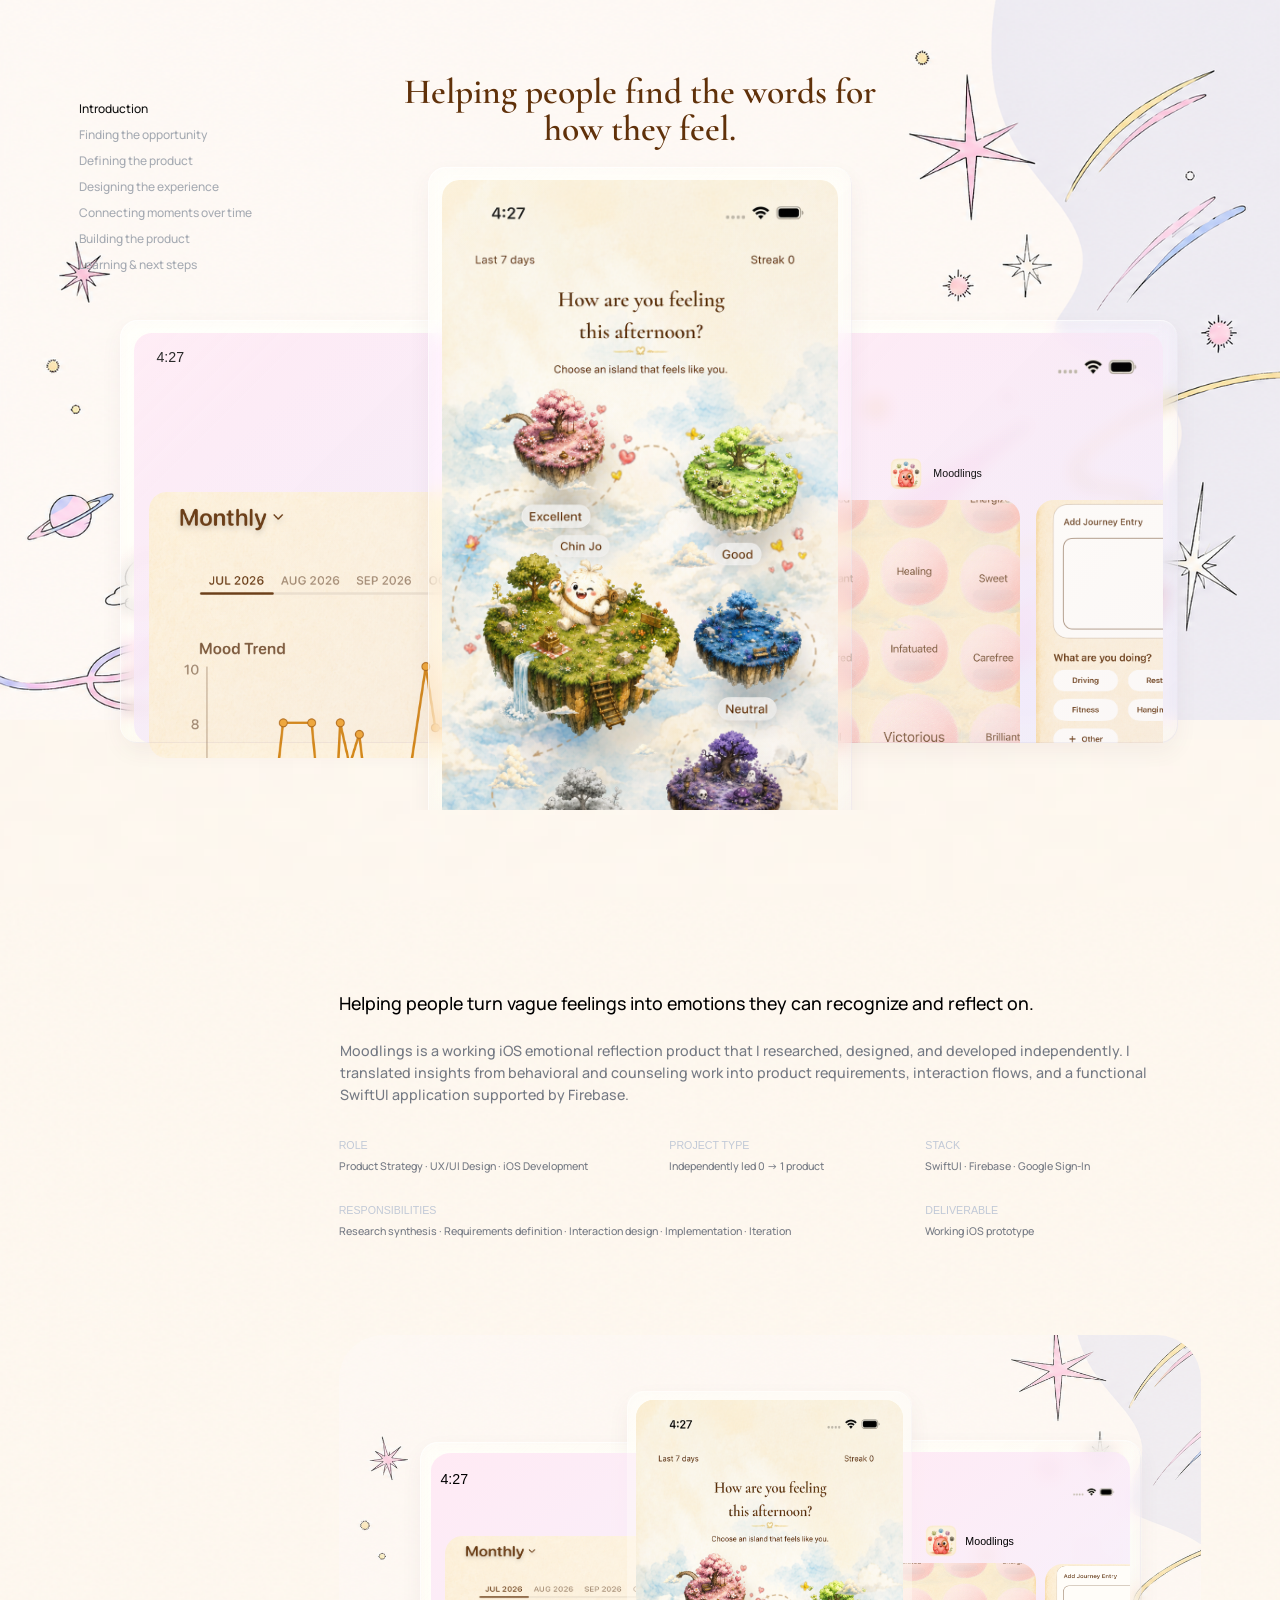
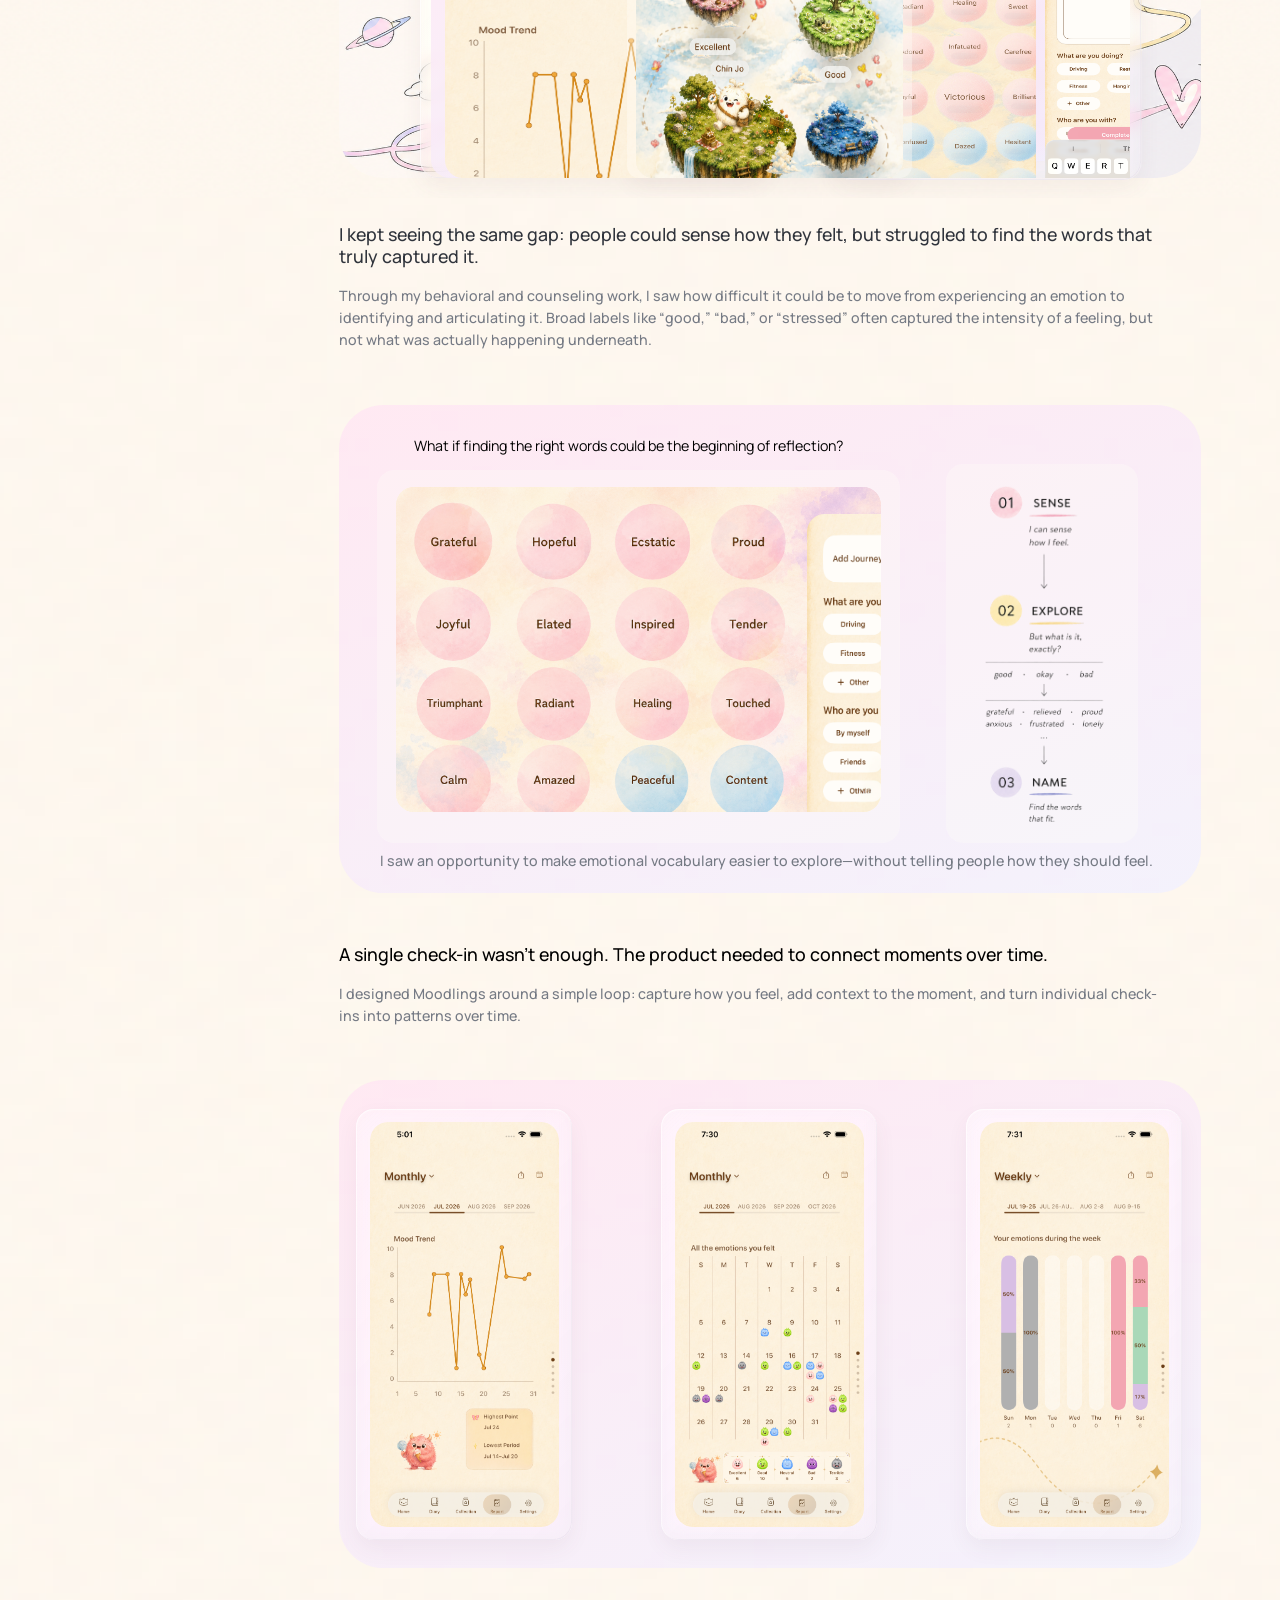
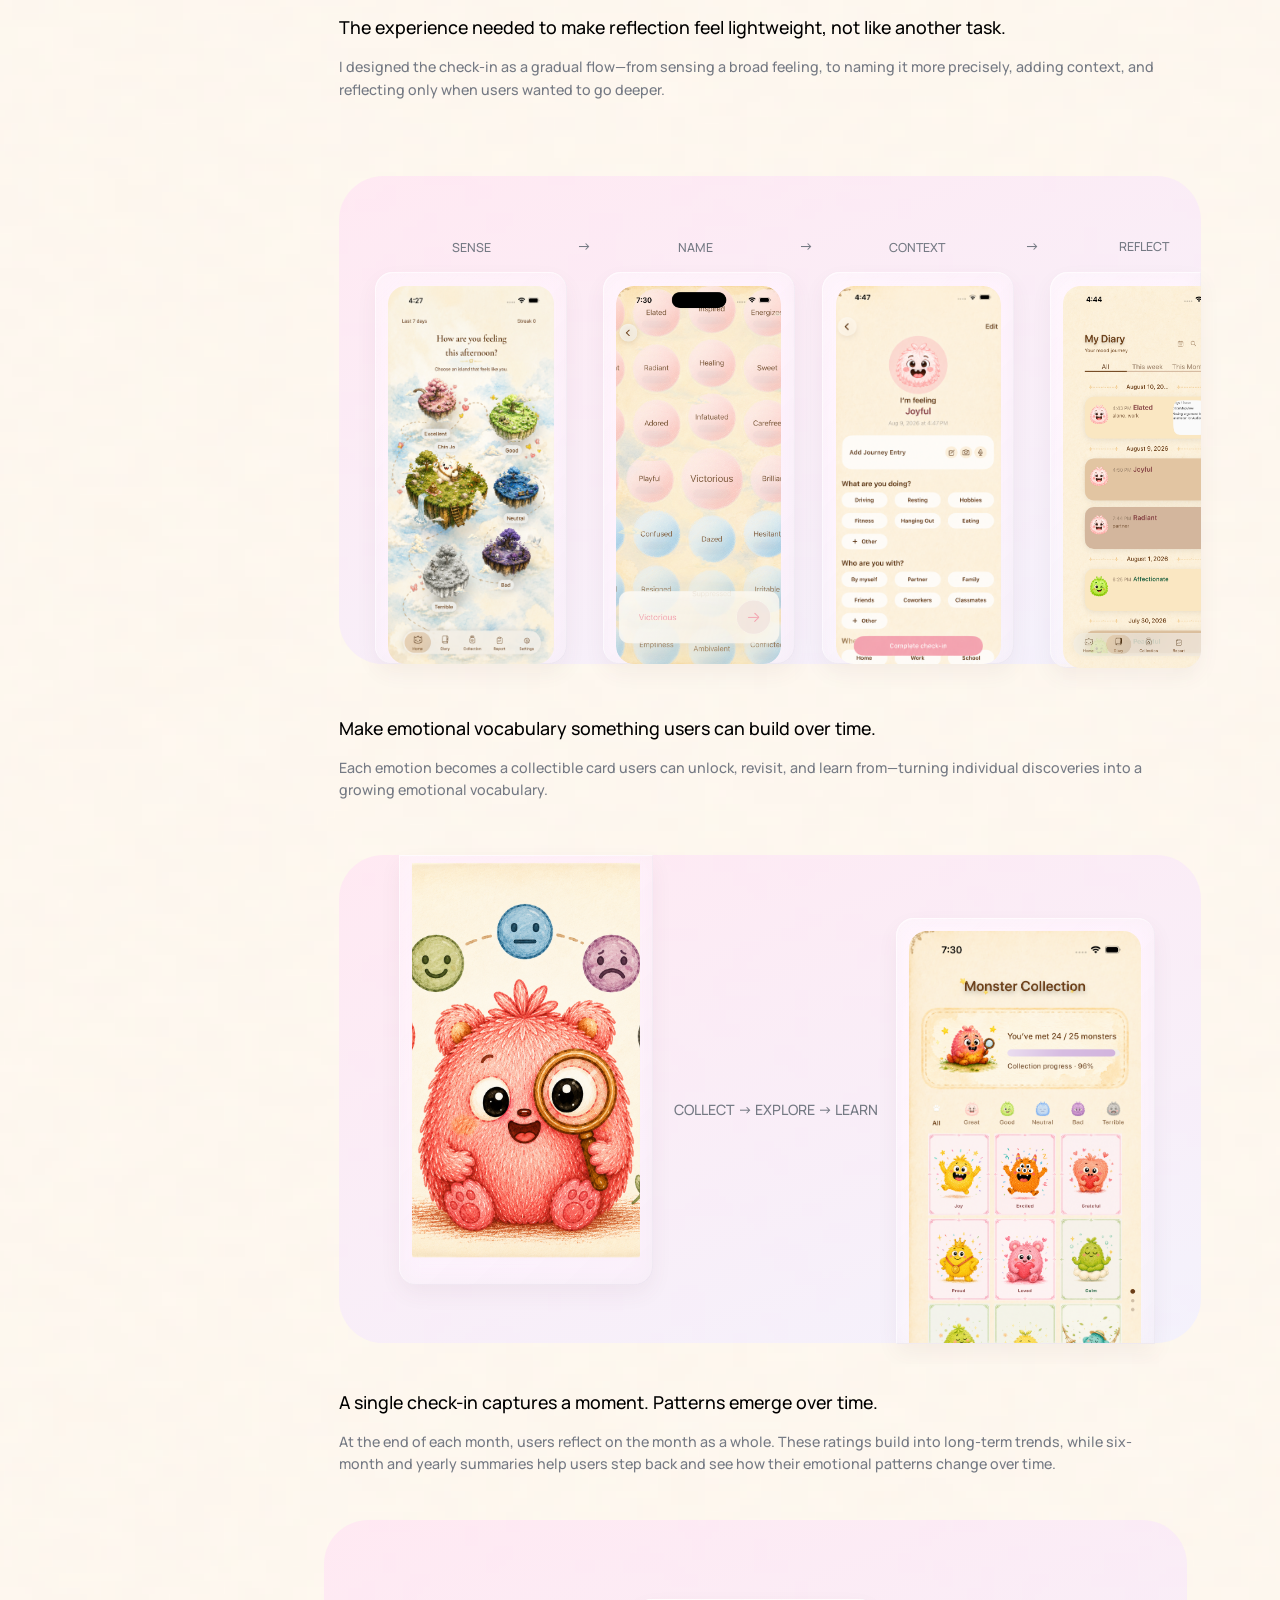
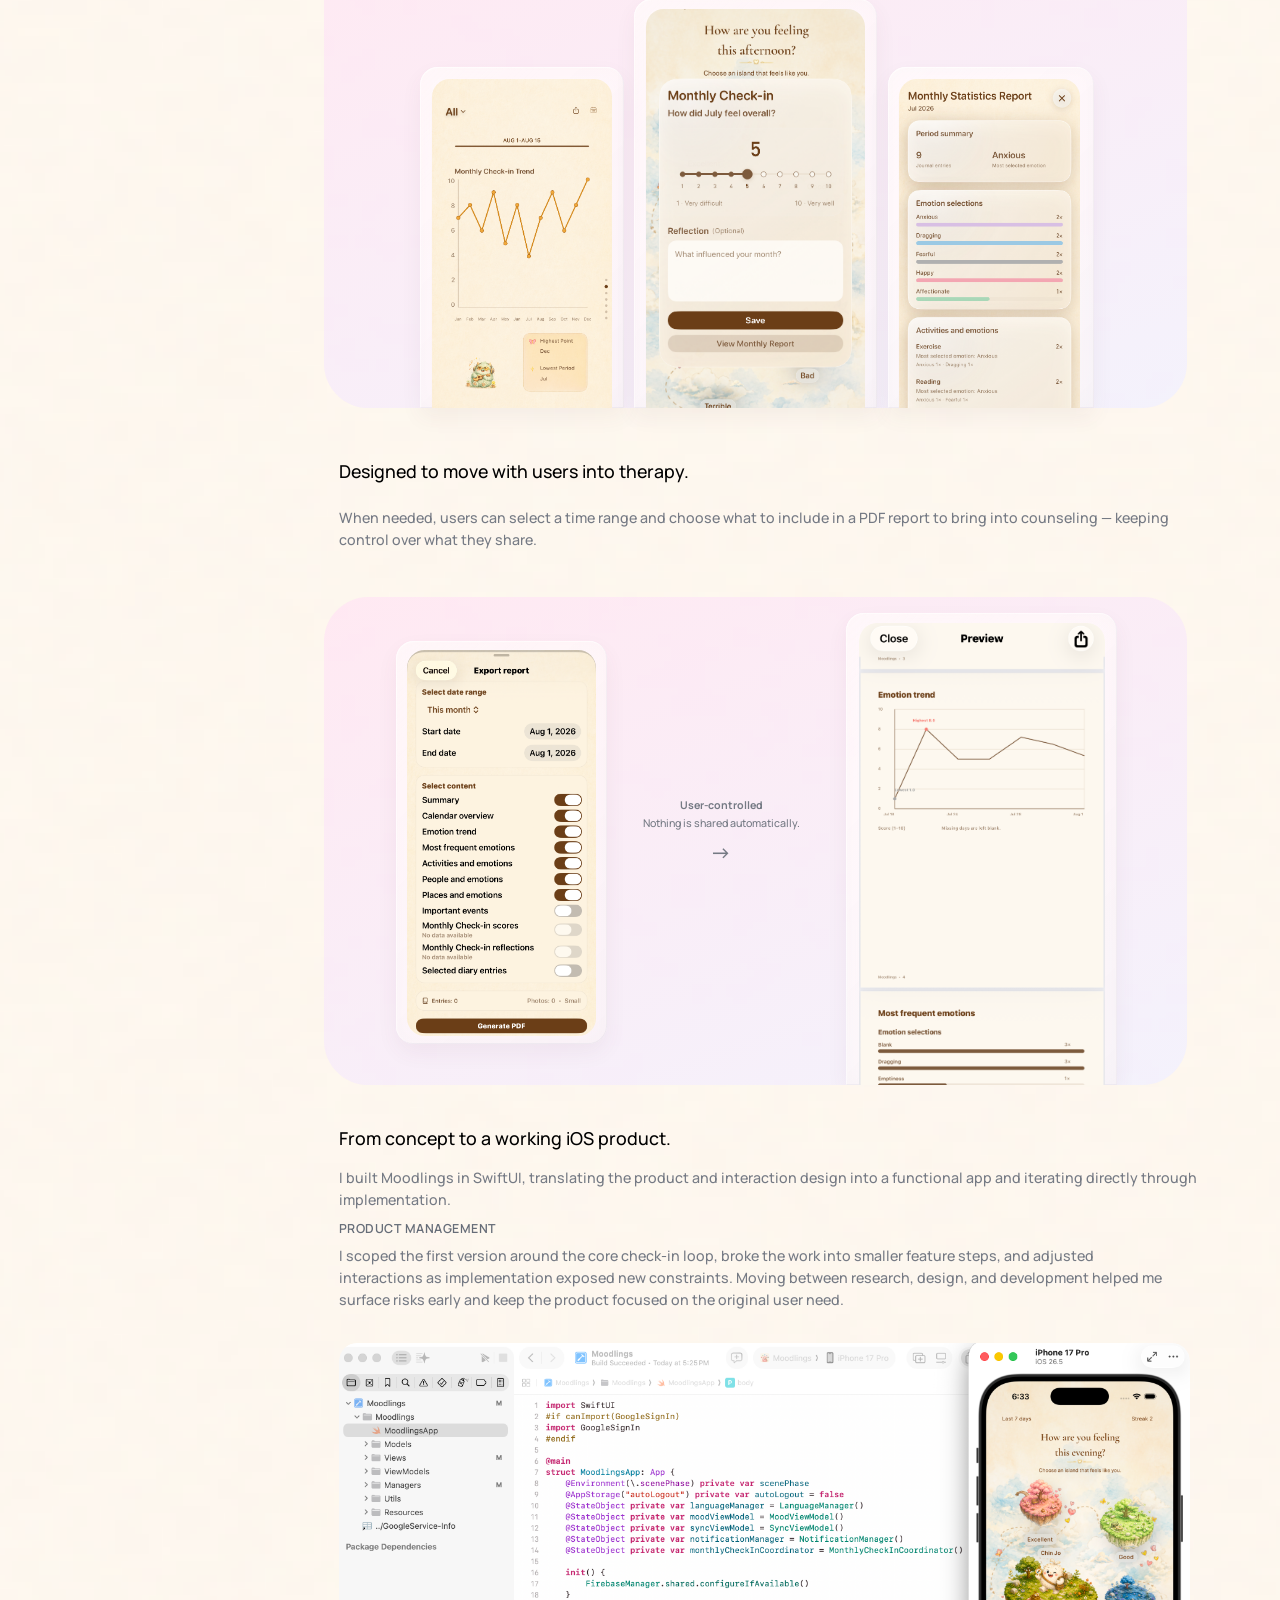
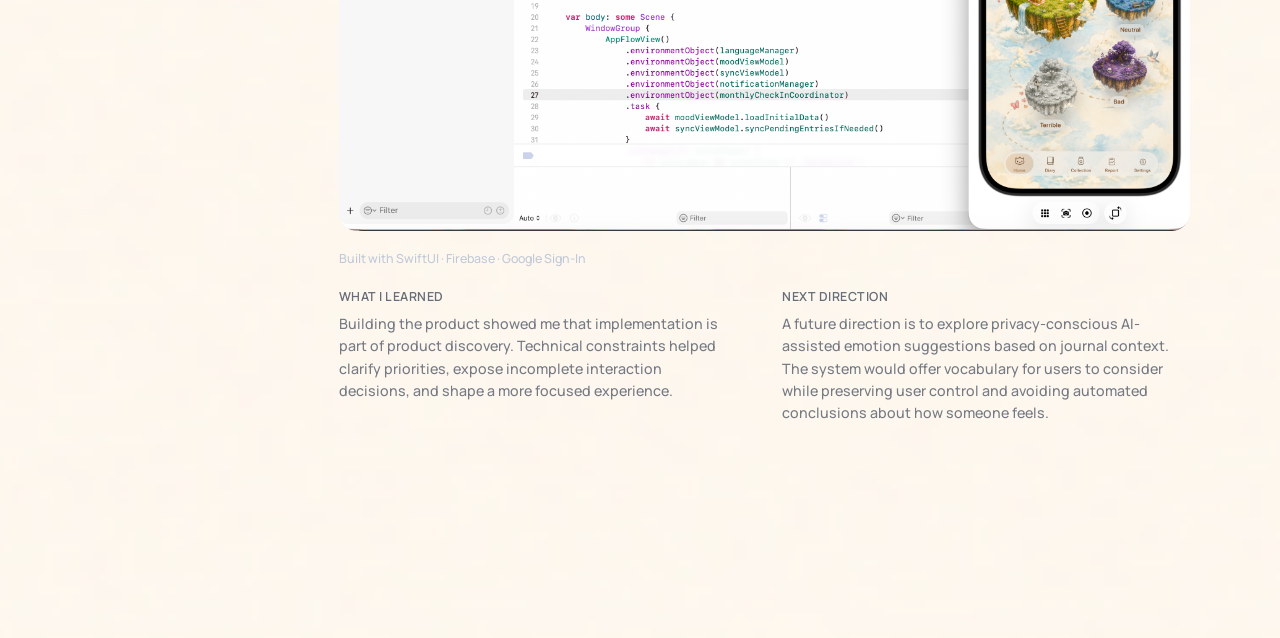
==== moodlings.html @ aa38c13b "Publish Moodlings case study" ====
<!doctype html>
<html lang="en">
<head>
  <meta charset="utf-8">
  <meta name="viewport" content="width=device-width, initial-scale=1">
  <title>Moodlings — Product Case Study</title>
  <link rel="preconnect" href="https://fonts.googleapis.com">
  <link rel="preconnect" href="https://fonts.gstatic.com" crossorigin>
  <link href="https://fonts.googleapis.com/css2?family=Cormorant+Garamond:wght@600&family=Manrope:wght@400;500;600&display=swap" rel="stylesheet">
  <link rel="stylesheet" href="moodlings.css?v=20260823-v53">
</head>
<body class="moodlings-page">
  <aside class="mood-nav" aria-label="Moodlings case study navigation">
    <button class="mood-nav-link is-active" data-target="intro">Introduction</button>
    <button class="mood-nav-link" data-target="opportunity">Finding the opportunity</button>
    <button class="mood-nav-link" data-target="product">Defining the product</button>
    <button class="mood-nav-link" data-target="experience">Designing the experience</button>
    <button class="mood-nav-link" data-target="connecting-moments">Connecting moments over time</button>
    <button class="mood-nav-link" data-target="building">Building the product</button>
    <button class="mood-nav-link" data-target="next">Learning &amp; next steps</button>
  </aside>

  <main class="mood-content">
    <section class="mood-hero mood-section" id="intro" data-nav="intro">
      <div class="hero-copy">
        <p class="hero-kicker">MOODLINGS · PRODUCT CASE STUDY</p>
        <h1>Helping people turn vague feelings into emotions they can recognize and reflect on.</h1>
        <p class="hero-deck">Moodlings is a working iOS emotional reflection product that I researched, designed, and developed independently. I translated insights from behavioral and counseling work into product requirements, interaction flows, and a functional SwiftUI application supported by Firebase.</p>
        <div class="hero-meta">
          <span><b>ROLE</b>Product Strategy · UX/UI Design · iOS Development</span>
          <span><b>PROJECT TYPE</b>Independently led 0 → 1 product</span>
          <span><b>STACK</b>SwiftUI · Firebase · Google Sign-In</span>
          <span class="meta-wide"><b>RESPONSIBILITIES</b>Research synthesis · Requirements definition · Interaction design · Implementation · Iteration</span>
          <span><b>DELIVERABLE</b>Working iOS prototype</span>
        </div>
      </div>
      <div class="hero-visual" aria-label="Moodlings interaction preview">
        <div class="hero-state state-0">
          <div class="hero-editable">
            <img class="hero-bg-layer" src="assets/moodlings/figma/2.png" alt="Moodlings illustrated background">
            <h2 class="hero-editable-title">Helping people find the words for<br>how they feel.</h2>
            <div class="hero-device hero-device-left">
              <div class="hero-glass-card glass-left">
                <img class="glass-shell" src="assets/moodlings/figma/cover-side-glass.svg" alt="" aria-hidden="true">
                <img class="gradient-shell" src="assets/moodlings/figma/cover-side-gradient.svg" alt="" aria-hidden="true">
                <span class="device-time">4:27</span>
                <img class="device-status" src="assets/moodlings/figma/3.png" alt="">
                <div class="device-screen screen-left"><img src="assets/moodlings/figma/4.png" alt="Monthly mood trend screen"></div>
              </div>
            </div>
            <div class="hero-device hero-device-right">
              <div class="hero-glass-card glass-right">
                <img class="glass-shell" src="assets/moodlings/figma/cover-side-glass.svg" alt="" aria-hidden="true">
                <img class="gradient-shell" src="assets/moodlings/figma/cover-side-gradient.svg" alt="" aria-hidden="true">
                <span class="device-time">4:27</span>
                <img class="device-status" src="assets/moodlings/figma/3.png" alt="">
                <div class="device-brand"><img src="assets/moodlings/figma/cover-moodlings-icon.png" alt=""><span>Moodlings</span></div>
                <div class="device-screen screen-emotions"><img src="assets/moodlings/figma/6.png" alt="Emotion selection screen"></div>
                <div class="device-screen screen-entry"><img src="assets/moodlings/figma/7.png" alt="Journey entry screen"></div>
              </div>
            </div>
            <div class="hero-device hero-device-center">
              <div class="hero-glass-card glass-center"><div class="device-screen screen-center"><img src="assets/moodlings/figma/1.png" alt="Mood check-in screen"></div></div>
            </div>
          </div>
        </div>
        <span class="hero-progress">SCROLL TO EXPLORE</span>
      </div>
      <section class="case-intro intro-rebuild mood-section" id="case-intro" data-nav="intro">
        <div class="intro-stage">
          <h2 class="intro-heading">Helping people turn vague feelings into emotions they can recognize and reflect on.</h2>
          <p class="intro-description">Moodlings is a working iOS emotional reflection product that I researched, designed, and developed independently. I translated insights from behavioral and counseling work into product requirements, interaction flows, and a functional SwiftUI application supported by Firebase.</p>
          <div class="intro-meta" aria-label="Project details">
            <div><b>ROLE</b><span>Product Strategy · UX/UI Design · iOS Development</span></div>
            <div><b>PROJECT TYPE</b><span>Independently led 0 → 1 product</span></div>
            <div><b>STACK</b><span>SwiftUI · Firebase · Google Sign-In</span></div>
            <div class="meta-wide"><b>RESPONSIBILITIES</b><span>Research synthesis · Requirements definition · Interaction design · Implementation · Iteration</span></div>
            <div><b>DELIVERABLE</b><span>Working iOS prototype</span></div>
          </div>
          <div class="intro-visual" aria-label="Moodlings product screen composition">
            <div class="intro-visual-bg"><img src="assets/moodlings/figma/2.png" alt="Moodlings illustrated background"></div>
            <div class="intro-glass-effect intro-left-glass-effect" aria-hidden="true"></div>
            <div class="intro-glass-effect intro-right-glass-effect" aria-hidden="true"></div>
            <div class="intro-glass-effect intro-center-glass-effect" aria-hidden="true"></div>
            <img class="intro-right-outer" src="assets/moodlings/figma/intro-right-outer.svg" alt="">
            <div class="intro-left-device">
              <img class="intro-left-outer" src="assets/moodlings/figma/intro-left-outer.svg" alt="">
              <img class="intro-left-gradient" src="assets/moodlings/figma/intro-left-gradient.svg" alt="">
              <img class="intro-left-status" src="assets/moodlings/figma/3.png" alt="">
            </div>
            <div class="intro-left-screen"><img src="assets/moodlings/figma/4.png" alt="Monthly mood trend screen"></div>
            <div class="intro-right-device">
              <img class="intro-right-gradient" src="assets/moodlings/figma/intro-right-gradient.svg" alt="">
              <img class="intro-right-status" src="assets/moodlings/figma/3.png" alt="">
            </div>
            <div class="intro-right-screen"><img src="assets/moodlings/figma/6.png" alt="Emotion selection screen"></div>
            <div class="intro-form-screen"><img src="assets/moodlings/figma/7.png" alt="Journey entry screen"></div>
            <div class="intro-center-device">
              <img class="intro-center-shell" src="assets/moodlings/figma/intro-center-shell.svg" alt="">
              <div class="intro-center-screen"><img src="assets/moodlings/figma/1.png" alt="Mood check-in screen"><img src="assets/moodlings/figma/1.png" alt=""></div>
            </div>
            <span class="intro-left-time">4:27</span>
          </div>
          <img class="intro-brand-icon" src="assets/moodlings/figma/cover-moodlings-icon.png" alt="Moodlings app icon">
          <span class="intro-brand-name">Moodlings</span>
        </div>
      </section>
    </section>
    <section class="section1-rebuild mood-section" id="opportunity" data-nav="opportunity">
      <div class="section1-stage">
        <h2 class="section1-heading">I kept seeing the same gap: people could sense how they felt, but struggled to find the words that truly captured it.</h2>
        <p class="section1-description">Through my behavioral and counseling work, I saw how difficult it could be to move from experiencing an emotion to identifying and articulating it. Broad labels like “good,” “bad,” or “stressed” often captured the intensity of a feeling, but not what was actually happening underneath.</p>
        <div class="section1-panel">
          <img class="section1-panel-bg" src="assets/moodlings/figma/section1-panel.svg" alt="">
          <p class="section1-question">What if finding the right words could be the beginning of reflection?</p>
          <img class="section1-main-glass" src="assets/moodlings/figma/section1-main-glass.svg" alt="">
          <img class="section1-side-glass" src="assets/moodlings/figma/section1-side-glass.svg" alt="">
          <div class="section1-flow">
            <img src="assets/moodlings/figma/9.png" alt="Sense, explore, and name emotional vocabulary flow">
          </div>
          <div class="section1-map">
            <img src="assets/moodlings/figma/10.png" alt="Emotion vocabulary map">
            <img src="assets/moodlings/figma/10.png" alt="">
            <img src="assets/moodlings/figma/10.png" alt="">
          </div>
          <div class="section1-form">
            <img src="assets/moodlings/figma/11.png" alt="Add journey entry form">
          </div>
          <p class="section1-conclusion">I saw an opportunity to make emotional vocabulary easier to explore—without telling people how they should feel.</p>
        </div>
      </div>
    </section>
    <section class="section2-rebuild mood-section" id="product" data-nav="product">
      <div class="section2-stage">
        <h2 class="section2-heading">A single check-in wasn't enough. The product needed to connect moments over time.</h2>
        <p class="section2-description">I designed Moodlings around a simple loop: capture how you feel, add context to the moment, and turn individual check-ins into patterns over time.</p>
        <div class="section2-panel">
          <img class="section2-panel-bg" src="assets/moodlings/figma/section2-panel.svg" alt="">
          <div class="section2-phone section2-phone-left">
            <div class="section2-screen"><img src="assets/moodlings/figma/12.png" alt="Monthly mood trend screen"></div>
          </div>
          <div class="section2-phone section2-phone-center">
            <div class="section2-screen"><img src="assets/moodlings/figma/13.png" alt="Monthly emotion calendar screen"></div>
          </div>
          <div class="section2-phone section2-phone-right">
            <div class="section2-screen"><img src="assets/moodlings/figma/14.png" alt="Weekly emotion overview screen"></div>
          </div>
        </div>
      </div>
    </section>
    <section class="section3-rebuild mood-section" id="experience" data-nav="experience">
      <div class="section3-stage">
        <h2 class="section3-heading">The experience needed to make reflection feel lightweight, not like another task.</h2>
        <p class="section3-description">I designed the check-in as a gradual flow—from sensing a broad feeling, to naming it more precisely, adding context, and reflecting only when users wanted to go deeper.</p>
        <div class="section3-panel">
          <img class="section3-panel-bg" src="assets/moodlings/figma/section3-panel.svg" alt="">
          <div class="section3-glass section3-glass-sense" aria-hidden="true"></div>
          <div class="section3-glass section3-glass-name" aria-hidden="true"></div>
          <div class="section3-glass section3-glass-context" aria-hidden="true"></div>
          <div class="section3-reflect-glass" aria-hidden="true"></div>
          <div class="section3-media section3-sense"><img src="assets/moodlings/figma/1.png" alt="Sense emotion check-in screen"></div>
          <div class="section3-media section3-name">
            <video src="assets/moodlings/video/emotion-map.mp4" poster="assets/moodlings/figma/6.png" autoplay muted loop playsinline preload="metadata" aria-label="Emotion naming map recording"></video>
          </div>
          <div class="section3-media section3-context"><img src="assets/moodlings/figma/15.png" alt="Add context screen"></div>
          <div class="section3-media section3-reflect"><img src="assets/moodlings/figma/16.png" alt="Reflection diary screen"></div>
          <span class="section3-label section3-label-sense">SENSE</span>
          <span class="section3-label section3-label-name">NAME</span>
          <span class="section3-label section3-label-context">CONTEXT</span>
          <span class="section3-label section3-label-reflect">REFLECT</span>
          <span class="section3-arrow section3-arrow-one">→</span>
          <span class="section3-arrow section3-arrow-two">→</span>
          <span class="section3-arrow section3-arrow-three">→</span>
        </div>
      </div>
    </section>
    <section class="section4-rebuild mood-section" id="collection" data-nav="experience">
      <div class="section4-stage">
        <h2 class="section4-heading">Make emotional vocabulary something users can build over time.</h2>
        <p class="section4-description">Each emotion becomes a collectible card users can unlock, revisit, and learn from—turning individual discoveries into a growing emotional vocabulary.</p>
        <div class="section4-panel">
          <img class="section4-panel-bg" src="assets/moodlings/figma/section4-panel.svg" alt="">
          <div class="section4-glass section4-glass-card" aria-hidden="true"></div>
          <div class="section4-glass section4-glass-collection" aria-hidden="true"></div>
          <div class="section4-card-media">
            <video src="assets/moodlings/video/card-flip.mp4" poster="assets/moodlings/figma/5.png" autoplay muted loop playsinline preload="metadata" aria-label="Moodlings emotion card flip recording"></video>
          </div>
          <div class="section4-collection-media">
            <img src="assets/moodlings/figma/17.png" alt="Moodlings emotion collection screen">
          </div>
          <span class="section4-flow-label">COLLECT → EXPLORE → LEARN</span>
        </div>
      </div>
    </section>
    <section class="connecting-rebuild mood-section" id="connecting-moments" data-nav="connecting-moments" aria-label="Connecting Moments Over Time">
      <div class="connecting-stage">
        <h2 class="connecting-heading">A single check-in captures a moment. Patterns emerge over time.</h2>
        <p class="connecting-description">At the end of each month, users reflect on the month as a whole. These ratings build into long-term trends, while six-month and yearly summaries help users step back and see how their emotional patterns change over time.</p>
        <div class="connecting-panel connecting-panel-trends">
          <img class="connecting-panel-bg" src="assets/moodlings/connecting/panel.svg" alt="">
          <div class="connecting-glass connecting-glass-trend" aria-hidden="true"></div>
          <div class="connecting-glass connecting-glass-checkin" aria-hidden="true"></div>
          <div class="connecting-glass connecting-glass-report" aria-hidden="true"></div>
          <div class="connecting-media connecting-media-trend"><img src="assets/moodlings/connecting/trend-screen.png" alt="Monthly emotional trend"></div>
          <div class="connecting-media connecting-media-checkin"><img src="assets/moodlings/connecting/monthly-checkin.png" alt="Monthly reflection check-in"></div>
          <div class="connecting-media connecting-media-report"><img src="assets/moodlings/connecting/monthly-report.png" alt="Monthly statistics report"></div>
        </div>
        <h2 class="connecting-therapy-heading">Designed to move with users into therapy.</h2>
        <p class="connecting-therapy-description">When needed, users can select a time range and choose what to include in a PDF report to bring into counseling — keeping control over what they share.</p>
        <div class="connecting-panel connecting-panel-export">
          <img class="connecting-panel-bg" src="assets/moodlings/connecting/panel.svg" alt="">
          <div class="connecting-glass connecting-glass-export" aria-hidden="true"></div>
          <div class="connecting-glass connecting-glass-preview" aria-hidden="true"></div>
          <div class="connecting-media connecting-media-export"><img src="assets/moodlings/connecting/export-settings.png" alt="PDF report export settings"></div>
          <p class="connecting-control-note"><strong>User-controlled</strong><br>Nothing is shared automatically.</p>
          <span class="connecting-arrow" aria-hidden="true">→</span>
          <div class="connecting-media connecting-media-preview"><img src="assets/moodlings/connecting/export-preview.png" alt="PDF report preview"></div>
        </div>
      </div>
    </section>
    <section class="section5-rebuild mood-section" id="building" data-nav="building">
      <div class="section5-stage">
        <h2 class="section5-heading">From concept to a working iOS product.</h2>
        <p class="section5-description">I built Moodlings in SwiftUI, translating the product and interaction design into a functional app and iterating directly through implementation.</p>
        <div class="section5-management-block">
          <p class="section5-label">PRODUCT MANAGEMENT</p>
          <p class="section5-management-description">I scoped the first version around the core check-in loop, broke the work into smaller feature steps, and adjusted interactions as implementation exposed new constraints. Moving between research, design, and development helped me surface risks early and keep the product focused on the original user need.</p>
        </div>
        <div class="section5-development-image">
          <img src="assets/moodlings/figma/18.png" alt="Moodlings being developed in Xcode and tested in the iPhone simulator">
        </div>
        <p class="section5-technology">Built with SwiftUI · Firebase · Google Sign-In</p>
        <div class="fidelity-anchor section5-next-anchor" id="next" data-nav="next" aria-hidden="true"></div>
        <div class="section5-takeaways">
          <article>
            <p class="section5-label">WHAT I LEARNED</p>
            <p>Building the product showed me that implementation is part of product discovery. Technical constraints helped clarify priorities, expose incomplete interaction decisions, and shape a more focused experience.</p>
          </article>
          <article>
            <p class="section5-label">NEXT DIRECTION</p>
            <p>A future direction is to explore privacy-conscious AI-assisted emotion suggestions based on journal context. The system would offer vocabulary for users to consider while preserving user control and avoiding automated conclusions about how someone feels.</p>
          </article>
        </div>
      </div>
    </section>
  </main>
  <script src="moodlings.js?v=20260823-v33"></script>
</body>
</html>
---- moodlings.css ----
:root{--ink:#30343c;--muted:#757a84;--pale:#c1c9d7;--paper:#fbfaf6;--line:rgba(48,52,60,.2);--copy-gap:20px;--frame-gap:60px;--caption-gap:20px;--glass-inset:15px}
*{box-sizing:border-box}html{scroll-behavior:smooth}body{margin:0;background:var(--paper);color:var(--ink);font-family:"Manrope",sans-serif;font-weight:500}.moodlings-page{overflow-x:hidden}.moodlings-page img[src$=".png"]{image-rendering:-webkit-optimize-contrast}.mood-nav{position:fixed;z-index:20;left:clamp(24px,6.25vw,90px);top:50%;transform:translateY(-50%);width:184px;display:flex;flex-direction:column;gap:0;font-size:12px;line-height:30px}.mood-nav button,.back-link{font:inherit;text-align:left;color:#a6abb3;background:none;border:0;padding:0;cursor:pointer;text-decoration:none;transition:color .25s ease}.mood-nav button.is-active,.mood-nav button:hover,.back-link:hover{color:#111}.back-link{color:#30343c;line-height:40px;margin-bottom:3px}.mood-content{margin-left:clamp(260px,26.5vw,382px);width:min(970px,calc(100vw - clamp(300px,31vw,450px)));padding-bottom:100px}.mood-section{position:relative;min-height:900px;padding-top:120px}.mood-hero{min-height:900px;padding-top:130px}.hero-copy{max-width:938px}.hero-kicker,.story-kicker{font-size:12px;color:#aab3c1;letter-spacing:.1em;margin:0 0 28px}.hero-copy h1{font-size:20px;line-height:1.45;font-weight:500;max-width:840px;margin:0 0 28px}.hero-deck{color:var(--muted);font-size:16px;line-height:25px;max-width:938px;margin:0}.hero-meta{display:grid;grid-template-columns:repeat(3,minmax(0,1fr));gap:24px 44px;margin-top:42px;font-size:12px;color:var(--muted)}.hero-meta .meta-wide{grid-column:span 2}.hero-meta span{display:flex;flex-direction:column;gap:7px}.hero-meta b{color:var(--pale);font-size:11px;letter-spacing:.08em}.hero-visual{height:620px;margin-left:-300px;margin-top:75px;width:calc(100% + 350px);position:relative;border-radius:50px;overflow:hidden;background:#f2f2ef}.hero-visual-bg{position:absolute;inset:0;background:url("assets/moodlings/figma/2.png") center/cover;opacity:.8}.hero-state{position:absolute;inset:0;display:grid;place-items:center;opacity:0;transform:translateY(20px) scale(.98);transition:opacity .6s ease,transform .8s cubic-bezier(.2,.8,.2,1)}.hero-state.is-visible{opacity:1;transform:none}.hero-state img{max-width:62%;max-height:94%;object-fit:contain;filter:drop-shadow(0 20px 25px rgba(48,52,60,.12))}.hero-state.state-30 img,.hero-state.state-60 img{max-width:74%}.hero-progress{position:absolute;bottom:24px;right:28px;font-size:10px;letter-spacing:.16em;color:#a6abb3}.story-section{display:grid;grid-template-columns:1fr 1fr;gap:70px;align-items:center;min-height:850px;padding-top:70px}.story-section.reverse .story-copy{order:2}.story-section.reverse .story-art{order:1}.story-copy{max-width:500px}.story-copy h2{font-size:20px;line-height:1.4;font-weight:500;margin:0 0 28px}.story-copy>p:last-child{font-size:16px;line-height:25px;color:var(--muted);margin:0}.story-art{min-height:540px;border-radius:20px;display:grid;place-items:center;overflow:hidden;background:rgba(255,253,248,.45)}.story-art img{width:100%;height:100%;object-fit:contain}.art-opportunity img,.art-product img,.art-experience img{padding:18px}.art-building img{object-fit:cover}.final-section{min-height:700px}.final-note{position:absolute;left:0;bottom:90px;font-size:16px;color:var(--muted);display:flex;flex-direction:column;gap:28px}.final-note span{font-size:14px;color:var(--pale)}
@media(max-width:900px){.mood-nav{left:20px;width:150px}.mood-content{margin-left:205px;width:calc(100vw - 230px)}.hero-visual{margin-left:0;width:100%;height:520px}.story-section{grid-template-columns:1fr;gap:30px}.story-section.reverse .story-copy,.story-section.reverse .story-art{order:initial}.story-art{min-height:360px}.hero-meta{gap:18px}}
@media(max-width:0px){.mood-nav{position:sticky;top:0;transform:none;width:100%;height:auto;padding:14px 18px;background:rgba(251,250,246,.94);backdrop-filter:blur(12px);display:flex;flex-direction:row;overflow:auto;gap:18px;white-space:nowrap}.mood-nav .back-link{margin:0}.mood-nav button{line-height:24px}.mood-content{margin:0;width:100%;padding:0 18px}.mood-section,.mood-hero{min-height:auto;padding:80px 0}.hero-visual{margin-top:52px;height:420px}.hero-state img{max-width:86%}.hero-meta{grid-template-columns:1fr;gap:14px}.story-section{display:flex}.story-copy h2{font-size:19px}.story-art{min-height:300px}}
@media(prefers-reduced-motion:reduce){html{scroll-behavior:auto}.hero-state{transition:none}}

@media(min-width:0px){.mood-hero{min-height:145vh}.hero-visual{position:sticky;top:24px}}

/* Figma 95:1344 — full exported landing-state composition. */
@media(min-width:0px){
  .mood-hero{height:calc(min(960px,100vh) + 420px);min-height:740px;margin-left:calc(-1 * clamp(260px,26.5vw,382px));width:100vw;padding:0}
  .mood-hero .hero-copy{display:none}
  .mood-hero .hero-visual{position:sticky;top:0;left:auto;transform:none;width:min(100vw,150vh);height:min(960px,100vh);margin:0 0 0 calc((100vw - min(100vw,150vh))/2);border-radius:0;background:transparent;overflow:hidden}
  .mood-hero .hero-visual-bg,.mood-hero .hero-progress{display:none}
  .mood-hero .hero-state{inset:0;transform:none}
  .mood-hero .hero-state img{width:100%;height:100%;max-width:none;max-height:none;object-fit:cover;filter:none}
  /* The exported Figma frame already contains the static nav. Keep this live
     layer exactly over it for scrolling/keyboard interaction without letting
     the baked-in labels ghost through underneath. */
  .mood-nav{top:96px;transform:none;left:calc(50% - min(50vw,75vh) + 9.4vh);width:210px;padding:0 5px;background:transparent;border-radius:0;opacity:0}
  .cover-nav-live .mood-nav{opacity:1}
}

/* Editable Figma layers for the 100% case-study continuation. */
@media(min-width:0px){
  .case-intro{min-height:790px;padding:40px 0 0}
  .case-intro-copy{max-width:938px}
  .case-intro-copy h2{font-size:clamp(14px,1.389vw,20px);line-height:clamp(24px,2.778vw,40px);font-weight:500;margin:0}
  .case-intro-copy>p{font-size:clamp(12px,1.111vw,16px);line-height:clamp(19px,1.736vw,25px);color:var(--muted);margin:2px 0 22px}
  .case-meta{display:grid;grid-template-columns:2fr 1fr 1fr;gap:45px;color:var(--muted);font-size:clamp(10px,.833vw,12px)}
  .case-meta span{display:flex;flex-direction:column;gap:6px}.case-meta b{font-size:11px;color:var(--pale);letter-spacing:.08em}
  .case-composition{height:auto;aspect-ratio:970/578;position:relative;margin-top:48px;overflow:hidden;background:#fdfaf6;border-radius:28px}
  .case-composition .case-bg{position:absolute;inset:0;width:100%;height:100%;object-fit:cover;opacity:.9}
  .case-composition .phone{position:absolute;object-fit:cover;border-radius:20px;box-shadow:0 0 0 10px rgba(255,255,255,.28)}
  .case-composition .phone{padding:10px;background:rgba(255,255,255,.4);border:1px solid rgba(255,255,255,.82);box-shadow:0 12px 28px rgba(107,75,89,.08),inset 0 0 0 1px rgba(255,255,255,.45)}
  .case-composition .phone-left{width:42%;height:69%;left:4%;top:28%;object-position:top}
  .case-composition .phone-center{width:35%;height:94%;left:32%;top:7%;object-position:top}
  .case-composition .phone-right{width:34%;height:70%;left:57%;top:27%;object-position:top}
  .case-composition .phone-form{width:17%;height:70%;left:80%;top:28%;object-position:top}
  .story-section{display:block;min-height:0;padding:42px 0 48px}
  .story-copy{max-width:938px}.story-copy h2{font-size:clamp(14px,1.389vw,20px);line-height:clamp(19px,1.736vw,25px);margin:0 0 8px}.story-copy>p:last-child{font-size:clamp(12px,1.111vw,16px);line-height:clamp(19px,1.736vw,25px);margin:0;color:var(--muted)}
  .story-art{margin-top:24px;height:620px;min-height:0;padding:28px;border-radius:30px;background:#f8e9f5;display:flex;align-items:center;justify-content:center;gap:24px;overflow:hidden}
  .story-art>img{width:auto;height:auto;max-width:100%;max-height:520px;object-fit:contain;padding:14px;background:rgba(255,255,255,.48);border:1px solid rgba(255,255,255,.88);border-radius:24px;box-shadow:0 12px 28px rgba(107,75,89,.08),inset 0 0 0 1px rgba(255,255,255,.45)}
  .opportunity-art{position:relative;justify-content:space-around}.opportunity-art>img:first-child{width:74%}.opportunity-art .opportunity-side{width:20%;max-height:320px}
  .phone-row{gap:55px;padding:26px 38px}.phone-row>img{width:27%;max-height:520px}
  .experience-art{gap:16px;padding:30px 36px}.experience-art>img{width:22%;max-height:520px}
  .collection-art{gap:34px;padding:34px}.collection-art>img:first-child{width:30%;max-height:410px}.collection-art>img:last-child{width:32%;max-height:500px}.collection-art span{font-size:12px;color:var(--muted);white-space:nowrap}
  .build-art{background:transparent;padding:0}.build-art>img{width:100%;max-height:none}
  .final-section{min-height:580px;padding-top:48px}
  @keyframes moodScreenLoop{0%,100%{transform:translateY(0) scale(1)}50%{transform:translateY(-7px) scale(1.012)}}
  @keyframes moodCardFlip{0%,42%{transform:rotateY(0deg)}50%,92%{transform:rotateY(180deg)}100%{transform:rotateY(360deg)}}
  .loop-screen{animation:moodScreenLoop 4.8s ease-in-out infinite;transform-origin:50% 70%}
  .loop-card{animation:moodCardFlip 5.2s ease-in-out infinite;transform-origin:50% 50%;backface-visibility:hidden}
}

/* Figma layer fidelity: each source image sits in its own translucent glass card.
   The cards are separate DOM layers so their order, radius and clipping remain
   editable instead of being baked into a screenshot. */
@media(min-width:0px){
  .opportunity-section{padding:42px 0 58px}
  .opportunity-panel{height:620px;padding:38px 46px 22px;border-radius:30px;background:#f8e9f5;overflow:hidden}
  .opportunity-panel>h2{position:relative;z-index:5;margin:0 0 18px;font-size:clamp(15px,1.35vw,20px);line-height:1.35;font-weight:500;color:#2f333b}
  .opportunity-grid{display:grid;grid-template-columns:minmax(0,589px) minmax(0,216px);gap:30px;align-items:start;min-width:0;justify-content:center}
  .opportunity-grid .asset-card{min-width:0;min-height:0;width:100%!important;aspect-ratio:auto;border-radius:20px}
  .opportunity-grid .opportunity-main{width:589px!important;height:420px;aspect-ratio:589/420;padding:26px 21px;border-radius:20px}
  .opportunity-grid .opportunity-main>img{object-fit:contain;border-radius:20px}
  .opportunity-grid .opportunity-main .opportunity-diary-overlay{position:absolute;z-index:4;left:63.12%;top:28.62%;width:5.79%!important;height:8.18%!important;max-width:none;max-height:none;object-fit:cover;border-radius:20px 0;box-shadow:0 8px 16px rgba(90,60,75,.1)}
  .opportunity-grid .opportunity-side{width:216px!important;height:427px;aspect-ratio:216/427;padding:6px 20px;border-radius:20px}
  .opportunity-grid .opportunity-side>img{object-fit:contain;border-radius:20px}
  .opportunity-panel>p{position:relative;z-index:5;margin:18px 0 0;color:#737887;font-size:clamp(13px,1.2vw,18px);line-height:1.35}
  .case-composition .phone-left{z-index:1}
  .case-composition .phone-right,.case-composition .phone-form{z-index:2}
  .case-composition .phone-center{z-index:3}
  .story-art{isolation:isolate}
  .asset-card{position:relative;display:flex;align-items:center;justify-content:center;min-width:0;min-height:0;padding:14px;border:1px solid rgba(255,255,255,.9);border-radius:26px;background:rgba(255,255,255,.52);box-shadow:0 18px 34px rgba(121,83,112,.11),inset 0 0 0 1px rgba(255,255,255,.45);overflow:hidden}
  .asset-card::before{content:"";position:absolute;inset:-1px;border-radius:inherit;background:linear-gradient(135deg,rgba(255,255,255,.34),rgba(255,255,255,.06));pointer-events:none;z-index:0}
  .asset-card>img{position:relative;z-index:1;display:block;width:100%;height:100%;max-width:none;max-height:none;object-fit:contain;border-radius:18px;padding:0;background:transparent;border:0;box-shadow:none}
  .asset-card>video{position:relative;z-index:1;display:block;width:100%;height:100%;max-width:none;max-height:none;object-fit:contain;border-radius:18px;background:transparent;border:0;box-shadow:none}
  .opportunity-art{position:relative;align-items:stretch;gap:26px;padding:30px 34px}
  .opportunity-art .opportunity-main{width:74%;height:auto;aspect-ratio:1530/1028}
  .opportunity-art .opportunity-main>img{object-fit:cover;object-position:left center}
  .opportunity-art .opportunity-diary{position:absolute;z-index:3;right:21%;top:14%;width:17%;height:72%;padding:10px;aspect-ratio:1206/2622}
  .opportunity-art .opportunity-side{width:22%;height:auto;max-height:none;align-self:center;aspect-ratio:941/1672}
  .opportunity-art .opportunity-side>img{object-fit:contain}
  .phone-row{height:620px;align-items:stretch;gap:42px;padding:28px 34px}
  .phone-row .asset-card{width:calc((100% - 84px)/3);height:auto;aspect-ratio:1206/2622}
  .phone-row .asset-card>img{object-fit:contain}
  .experience-art{height:620px;align-items:stretch;gap:18px;padding:30px 34px}
  .experience-art .asset-card{width:calc((100% - 54px)/4);height:auto;aspect-ratio:852/1846}
  .experience-art .asset-card>img{object-fit:contain}
  .collection-art{align-items:center;gap:34px;min-height:760px;padding:46px 44px}
  .collection-art .card-stage{width:35%;aspect-ratio:0.62}
  .collection-art .collection-phone{width:35%;aspect-ratio:1206/2622}
  .collection-art .card-stage>img,.collection-art .card-stage>video{object-fit:contain;border-radius:18px}
  .collection-art .collection-phone>img{object-fit:contain;border-radius:18px}
  .collection-art span{flex:1;text-align:center;font-size:clamp(11px,.95vw,14px);letter-spacing:-.02em;color:#737887}
  /* The stills are Figma's key poses; this continuous loop substitutes for
     their prototype playback while retaining the original pixel assets. */
  .phone-row .loop-screen>img{animation:moodScreenLoop 4.8s ease-in-out infinite}
  .experience-art .loop-screen>img{animation:none}
  .collection-art .loop-card{animation:none}
}
@media(max-width:0px){
  .opportunity-section{padding:34px 0 46px}
  .opportunity-panel{padding:24px 18px 18px;border-radius:24px;background:#f8e9f5}
  .opportunity-panel>h2{font-size:16px;line-height:1.35;margin:0 0 16px}
  .opportunity-grid{display:flex;flex-direction:column;gap:16px}
  .opportunity-grid .opportunity-main{aspect-ratio:1530/1028}.opportunity-grid .opportunity-side{width:48%;align-self:center;aspect-ratio:941/1672}
  .opportunity-panel>p{font-size:14px;line-height:1.4;margin:16px 0 0}
  .asset-card{padding:10px;border-radius:20px;background:rgba(255,255,255,.55);border:1px solid rgba(255,255,255,.9);box-shadow:0 12px 24px rgba(121,83,112,.1);overflow:hidden}
  .asset-card>img{width:100%;height:100%;object-fit:contain;border-radius:14px}
  .asset-card>video{width:100%;height:100%;object-fit:contain;border-radius:14px}
  .opportunity-art,.phone-row,.experience-art,.collection-art{display:flex;flex-wrap:wrap;gap:14px;padding:16px}
  .opportunity-art .opportunity-main{width:100%}.opportunity-art .opportunity-diary{position:relative;right:auto;top:auto;width:42%;height:auto;aspect-ratio:1206/2622;margin:auto}.opportunity-art .opportunity-side{width:42%;margin:auto}
  .phone-row .asset-card{width:calc((100% - 28px)/3);aspect-ratio:1206/2622}
  .experience-art .asset-card{width:calc((100% - 14px)/2);aspect-ratio:852/1846}
  .collection-art .card-stage,.collection-art .collection-phone{width:42%;aspect-ratio:1/1}.collection-art .collection-phone{aspect-ratio:1206/2622}.collection-art span{width:100%;order:3;text-align:center}
}

@media(min-width:681px) and (max-width:1199px){
  .opportunity-panel{height:auto;min-height:0}
  .opportunity-grid{grid-template-columns:minmax(0,72fr) minmax(0,28fr);gap:18px}
  .opportunity-grid .opportunity-main{width:auto!important;height:auto;aspect-ratio:589/420;padding:14px}
  .opportunity-grid .opportunity-side{width:auto!important;height:auto;aspect-ratio:216/427;padding:6px 10px}
}
@media(prefers-reduced-motion:reduce){.loop-screen>img,.loop-card{animation:none!important}}

/* Motion belongs to the media inside the glass card; the card itself stays
   anchored while the supplied recordings play. */
.loop-screen,.loop-card{animation:none!important}
.phone-row .loop-screen>img{animation:none!important}

/* Editable cover rebuilt from the individual Figma layers (no flattened
   landing render). The viewport keeps a quiet paper margin below the cover,
   while the illustrated composition fills both sides. */
@media(min-width:0px){
  .mood-hero{height:calc(100vh - 120px + 420px);min-height:680px;margin-left:calc(-1 * clamp(260px,26.5vw,382px));width:100vw;padding:0}
  .mood-hero .hero-visual{position:sticky;top:0;left:0;transform:none;width:100vw;height:calc(100vh - 120px);margin:0;border-radius:0;background:var(--paper);overflow:hidden}
  .mood-hero .hero-visual-bg,.mood-hero .hero-progress{display:none}
  .mood-hero .hero-state{inset:0;display:block;transform:none;transition:transform .12s linear;will-change:transform}
  .hero-editable{position:absolute;inset:0;overflow:hidden;background:var(--paper)}
  .hero-bg-layer{position:absolute!important;inset:0;width:100%!important;height:100%!important;max-width:none!important;max-height:none!important;object-fit:cover!important;object-position:center top;filter:none!important;z-index:0}
  .hero-editable-title{position:absolute;z-index:4;top:15%;left:24%;width:52%;margin:0;text-align:center;color:#6d3514;font:500 clamp(26px,2.8vw,44px)/1.12 Georgia,serif;letter-spacing:-.025em}
  .hero-device{position:absolute;z-index:1;padding:10px;border:1px solid rgba(255,255,255,.86);border-radius:24px;background:rgba(255,255,255,.32);box-shadow:0 12px 30px rgba(103,70,60,.08),inset 0 0 0 1px rgba(255,255,255,.42);overflow:hidden}
  .hero-device img{display:block;width:100%!important;height:100%!important;max-width:none!important;max-height:none!important;object-fit:cover!important;object-position:top center;border-radius:18px;filter:none!important}
  .hero-device-left{left:10%;top:45%;width:37%;height:55%;z-index:1}
  .hero-device-center{left:35%;top:30%;width:31%;height:88%;z-index:4}
  .hero-device-right{left:62%;top:44%;width:31%;height:56%;z-index:2}
  .hero-device-form{left:81%;top:44%;width:17%;height:56%;z-index:3}
  .mood-nav{top:96px;transform:none;left:clamp(48px,5.8vw,110px);width:210px;padding:0 5px;background:transparent;border-radius:0;opacity:1}
  .mood-nav button,.back-link{line-height:26px}
  .cover-nav-live .mood-nav{opacity:1}
}
@media(max-width:0px){
  .hero-editable{position:absolute;inset:0;overflow:hidden}
  .hero-editable-title{position:absolute;z-index:4;top:10%;left:10%;width:80%;margin:0;text-align:center;color:#6d3514;font:500 26px/1.12 Georgia,serif}
  .hero-device{position:absolute;padding:6px;border-radius:16px;background:rgba(255,255,255,.4);overflow:hidden}
  .hero-device img{width:100%;height:100%;object-fit:cover;object-position:top;border-radius:12px}
  .hero-device-left{left:2%;top:40%;width:56%;height:54%}.hero-device-center{left:27%;top:28%;width:46%;height:74%;z-index:4}.hero-device-right{left:49%;top:40%;width:48%;height:55%;z-index:2}.hero-device-form{left:72%;top:41%;width:26%;height:55%;z-index:3}
}

/* Figma 95:1344 → 95:1417 scroll transition. The case-study body rises over
   a pinned cover while each exported device layer follows its own key pose. */
:root{--cover-cut:0%;--cover-frame-y:0px;--cover-card-shift:0px;--cover-scale:1;--cover-height:864px;--cover-radius:50px;--cover-gap:96px;--cover-left-x:135px;--cover-right-x:812px;--cover-title-y:82px}
@media(min-width:0px){
  .mood-hero{
    width:100vw;
    height:auto;
    min-height:0;
    margin-left:calc(-1 * clamp(260px,26.5vw,382px));
    padding:0;
    isolation:isolate;
    background:var(--paper);
  }
  .mood-hero .hero-visual{
    position:sticky;
    top:0;
    z-index:0;
    width:100vw;
    height:var(--cover-height);
    margin:0;
    overflow:hidden;
    border-radius:0 0 var(--cover-radius) var(--cover-radius);
    background:var(--paper);
    transform:translate3d(0,var(--cover-frame-y),0);
    clip-path:inset(0 0 var(--cover-cut) 0 round 0 0 var(--cover-radius) var(--cover-radius));
  }
  .mood-hero .hero-state{position:absolute;inset:0;overflow:visible;transition:none}
  .hero-editable{
    position:absolute;
    top:0;
    left:50%;
    width:1440px;
    height:960px;
    transform:translateX(-50%);
    zoom:var(--cover-scale);
    transform-origin:top center;
    overflow:visible;
    background:var(--paper);
  }
  .hero-bg-layer{
    z-index:0;
    inset:0 auto auto 0;
    width:100%!important;
    height:auto!important;
    object-fit:contain!important;
    object-position:left top!important;
    image-rendering:-webkit-optimize-contrast;
  }
  .hero-editable-title{
    z-index:1;
    top:var(--cover-title-y);
    left:50%;
    width:566px;
    transform:translateX(-50%);
    color:#60310a;
    font:600 40px/1.05 "Cormorant Garamond",Georgia,serif;
    letter-spacing:0;
  }
  .hero-device{
    position:absolute;
    height:629px;
    padding:0;
    overflow:visible;
    border:0;
    border-radius:0;
    background:transparent;
    box-shadow:none;
    transition:none;
    transform:translate3d(0,var(--cover-card-shift),0);
  }
  .hero-device-left{
    z-index:2;
    left:var(--cover-left-x);
    top:360px;
    width:513px;
    height:476px;
  }
  .hero-device-right{
    z-index:2;
    left:var(--cover-right-x);
    top:360px;
    width:513px;
    height:476px;
  }
  .hero-device-center{
    z-index:3;
    left:482px;
    top:188px;
    width:476px;
    height:985px;
  }
  .hero-glass-card{
    position:absolute;
    inset:0;
    overflow:hidden;
    border:0;
    border-radius:20px;
    background:transparent;
    box-shadow:none;
  }
  .glass-left,.glass-right{overflow:visible}
  .glass-shell,.gradient-shell{
    position:absolute;
    display:block;
    border-radius:20px;
    pointer-events:none;
  }
  .hero-device .glass-shell{
    width:100%!important;
    height:100%!important;
    max-width:none!important;
    max-height:none!important;
    object-fit:fill!important;
    border-radius:20px;
    filter:none!important;
  }
  .hero-device .gradient-shell{
    width:480px!important;
    height:461px!important;
    max-width:none!important;
    max-height:none!important;
    object-fit:fill!important;
    filter:none!important;
  }
  .glass-left,.glass-right,.glass-center{
    -webkit-backdrop-filter:blur(9px) saturate(1.3) contrast(1.06);
    backdrop-filter:blur(9px) saturate(1.3) contrast(1.06);
    box-shadow:
      inset 0 0 0 1px rgba(255,255,255,.38),
      inset 0 1px 3px rgba(255,255,255,.24),
      0 10px 24px rgba(96,63,79,.06);
  }
  .glass-left,.glass-right{background:rgba(255,253,248,.035)}
  .glass-left::after,.glass-right::after,.glass-center::after{
    content:"";
    position:absolute;
    z-index:6;
    inset:0;
    border-radius:inherit;
    pointer-events:none;
    background:linear-gradient(135deg,rgba(255,255,255,.18) 0%,rgba(255,255,255,0) 24%,rgba(170,143,196,.055) 100%);
    box-shadow:inset 1px 1px 0 rgba(255,255,255,.3),inset -1px -1px 0 rgba(118,92,143,.08);
  }
  .glass-left .glass-shell{z-index:0;inset:0}
  .glass-left .gradient-shell{
    z-index:1;
    inset:15px 17px 0 16px;
  }
  .glass-right .glass-shell{z-index:0;inset:0}
  .glass-right .gradient-shell{
    z-index:1;
    inset:15px 17px 0 16px;
  }
  .glass-center{
    background:rgba(255,253,248,.18);
    -webkit-backdrop-filter:blur(12px) saturate(1.28) contrast(1.05);
    backdrop-filter:blur(12px) saturate(1.28) contrast(1.05);
  }
  .device-time{position:absolute;z-index:3;left:41px;top:22px;color:#111;font:500 16px/40px Inter,sans-serif}
  .hero-device .device-status{position:absolute;z-index:3;right:34px;top:32px;width:116px!important;height:45px!important;max-width:none!important;max-height:none!important;object-fit:contain!important}
  .device-screen{position:absolute;z-index:2;overflow:hidden;border-radius:20px}
  .device-screen img{position:absolute;display:block;max-width:none!important;max-height:none!important;filter:none!important}
  .screen-left{left:33px;top:193px;width:446px;height:300px}
  .screen-left img{left:0;top:-106px;width:446px!important;height:970px!important;object-fit:fill!important}
  .screen-center{left:15px;right:15px;top:15px;height:970px}
  .screen-center img{left:0;top:0;width:446px!important;height:970px!important;object-fit:fill!important}
  .device-brand{position:absolute;z-index:3;left:189px;top:153px;display:flex;align-items:center;gap:13px;color:#111;font:500 12px/40px Inter,sans-serif}
  .device-brand>img{width:36px!important;height:36px!important;border-radius:9px;object-fit:cover!important}
  .screen-emotions{left:56px;top:203px;width:280px;height:273px;border-radius:20px 20px 0 0}
  .screen-emotions img{left:0;top:-44px;width:280px!important;height:609px!important;object-fit:fill!important}
  .screen-entry{left:354px;top:203px;width:142px;height:273px;border-radius:20px 0 0 0}
  .screen-entry img{left:-.04%;top:-38px;width:280px!important;height:609px!important;object-fit:fill!important}
  .case-intro{
    position:relative;
    z-index:5;
    width:100vw;
    min-height:100vh;
    margin-top:var(--cover-gap);
    padding:40px 0 90px;
    background:var(--paper);
  }
  .case-intro-copy,.case-intro .case-composition{
    width:min(970px,calc(100vw - clamp(300px,31vw,450px)));
    margin-left:clamp(260px,26.5vw,382px);
  }
  .case-intro .case-composition{margin-top:48px}
}

@media(max-width:0px){
  .mood-hero{padding:0;min-height:0}
  .mood-hero .hero-copy{display:none}
  .mood-hero .hero-visual{position:relative;top:auto;width:calc(100% + 36px);height:620px;margin:0 -18px;border-radius:0 0 24px 24px}
  .mood-hero .hero-state{inset:0;display:block;opacity:1!important;transform:none!important}
  .hero-bg-layer{position:absolute!important;inset:0;width:100%!important;height:100%!important;max-width:none!important;max-height:none!important;object-fit:cover!important;z-index:0}
  .hero-editable-title{z-index:1}
  .hero-device{height:auto;padding:0;border:0;background:transparent;box-shadow:none;overflow:visible}
  .hero-device img{width:100%!important;height:auto!important;max-width:none!important;max-height:none!important;border-radius:0;object-fit:contain!important}
  .hero-device-left{left:-9%;top:42%;width:70%;z-index:2}
  .hero-device-right{left:47%;top:43%;width:66%;z-index:2}
  .hero-device-center{left:25%;top:29%;width:61%;z-index:3}
  .case-intro{position:relative;z-index:5;margin:0 -18px;padding:64px 18px 80px;background:var(--paper)}
  .case-composition{position:relative;height:420px;margin-top:36px;overflow:hidden;border-radius:22px;background:#fdfaf6}
  .case-composition .case-bg{position:absolute;inset:0;width:100%;height:100%;object-fit:cover}
  .case-composition .phone{position:absolute;height:auto;object-fit:cover;object-position:top;border-radius:12px}
  .case-composition .phone-left{left:-8%;top:34%;width:58%;z-index:1}
  .case-composition .phone-right{left:52%;top:34%;width:50%;z-index:2}
  .case-composition .phone-form{left:78%;top:35%;width:28%;z-index:3}
  .case-composition .phone-center{left:27%;top:17%;width:48%;z-index:4}
}

@media(min-width:681px) and (max-width:900px){
  .mood-hero{margin-left:-205px}
}

@media(max-width:0px){
  .hero-device{height:auto;overflow:visible}
  .hero-device-left,.hero-device-right{aspect-ratio:513/476}
  .hero-device-center{aspect-ratio:476/985}
  .hero-glass-card{position:absolute;inset:0;overflow:hidden;border:0;border-radius:14px;background:transparent;box-shadow:none}
  .glass-left,.glass-right{overflow:visible;background:transparent}
  .glass-shell,.gradient-shell{position:absolute;display:block;border-radius:12px;pointer-events:none}
  .hero-device .gradient-shell{width:93.57%!important;height:96.85%!important}
  .glass-left .glass-shell{z-index:0;inset:0;background:transparent}
  .glass-left .gradient-shell{z-index:1;inset:3.15% 3.31% 0 3.12%}
  .glass-right .glass-shell{z-index:0;inset:0;background:transparent}
  .glass-right .gradient-shell{z-index:1;inset:3.15% 3.31% 0 3.12%}
  .glass-center{background:rgba(255,253,248,.39)}
  .device-time{position:absolute;z-index:3;left:8%;top:2.5%;font:500 10px/24px Inter,sans-serif;color:#111}
  .hero-device .device-status{position:absolute;z-index:3;right:6.6%;top:5%;width:22.6%!important;height:auto!important;max-width:none!important;max-height:none!important;object-fit:contain!important}
  .device-screen{position:absolute;z-index:2;overflow:hidden;border-radius:12px}
  .device-screen img{position:absolute;display:block;max-width:none!important;max-height:none!important;filter:none!important}
  .screen-left{left:6.43%;top:40.55%;width:86.94%;height:63.03%}.screen-left img{left:0;top:-35.42%;width:100.03%!important;height:323.33%!important;object-fit:fill!important}
  .screen-center{left:3.15%;right:3.15%;top:1.52%;height:98.48%}.screen-center img{left:0;top:0;width:100%!important;height:100%!important;object-fit:fill!important}
  .device-brand{position:absolute;z-index:3;left:36.84%;top:32.98%;display:flex;align-items:center;gap:5px;font:500 7px/18px Inter,sans-serif;color:#111}
  .hero-device .device-brand>img{width:18px!important;height:18px!important;border-radius:5px;object-fit:cover!important}
  .screen-emotions{left:10.92%;top:42.65%;width:54.58%;height:57.35%;border-radius:12px 12px 0 0}.screen-emotions img{left:0;top:-16.08%;width:100%!important;height:222.61%!important;object-fit:fill!important}
  .screen-entry{left:69.01%;top:42.65%;width:27.68%;height:57.35%;border-radius:12px 0 0}.screen-entry img{left:-.04%;top:-13.92%;width:197.26%!important;height:223.08%!important;object-fit:fill!important}
}

@media(prefers-reduced-motion:reduce){
  .mood-hero .hero-visual{position:relative;clip-path:none}
}

/* Figma 159:374 — Introduction rebuilt from the original node layers. */
:root{--intro-scale:1;--intro-height:960px}
.intro-rebuild{
  position:relative;
  z-index:5;
  width:100vw;
  height:var(--intro-height);
  min-height:0;
  padding:0;
  overflow:hidden;
  background:var(--paper) url("assets/moodlings/figma/8.png") center/cover no-repeat;
}
.intro-stage{
  position:absolute;
  top:0;
  left:50%;
  width:1440px;
  height:1010px;
  transform:translateX(-50%);
  zoom:var(--intro-scale);
  transform-origin:top center;
}
.intro-heading{
  position:absolute;
  left:381px;
  top:97px;
  width:780px;
  height:40px;
  margin:0;
  color:#000;
  white-space:nowrap;
  font:500 20px/40px "Manrope",sans-serif;
}
.intro-description{
  position:absolute;
  left:382px;
  top:calc(97px + 40px + var(--copy-gap));
  width:938px;
  height:50px;
  margin:0;
  color:#757a84;
  font:500 16px/25px "Manrope",sans-serif;
}
.intro-meta{
  position:absolute;
  left:381px;
  top:calc(97px + 40px + var(--copy-gap) + 50px + var(--frame-gap));
  width:938px;
  height:128px;
  display:grid;
  grid-template-columns:320px 236px 278px;
  column-gap:52px;
  row-gap:18px;
  color:#757a84;
  font-size:12px;
}
.intro-meta>div{display:grid;grid-template-rows:18px auto;row-gap:5px;min-width:0}
.intro-meta b,.intro-meta span{display:flex;align-items:flex-start;min-height:18px;font-style:normal;font-weight:500;line-height:18px}
.intro-meta b{color:#c1c9d7;font-family:"Inter",sans-serif}
.intro-meta span{font-family:"Manrope",sans-serif}
.intro-meta>div:first-child span{width:320px;white-space:nowrap}
.intro-meta .meta-wide{grid-column:span 2}
.intro-visual{position:absolute;left:381px;top:410px;width:970px;height:578px;overflow:visible}
.intro-visual img{display:block;position:absolute;max-width:none;max-height:none;border:0;box-shadow:none;filter:none}
.intro-visual-bg{position:absolute;left:0;right:0;top:13.75%;bottom:0;overflow:hidden;border-radius:50px;opacity:.8}
.intro-visual-bg img{left:-1.57%;top:-15.98%;width:112.01%;height:115.92%}
.intro-glass-effect{
  position:absolute;
  overflow:hidden;
  border-radius:20px;
  pointer-events:none;
  -webkit-backdrop-filter:blur(9px) saturate(1.3) contrast(1.06);
  backdrop-filter:blur(9px) saturate(1.3) contrast(1.06);
  box-shadow:
    inset 0 0 0 1px rgba(255,255,255,.38),
    inset 0 1px 3px rgba(255,255,255,.24),
    0 10px 24px rgba(96,63,79,.06);
}
.intro-glass-effect::after{
  content:"";
  position:absolute;
  inset:0;
  border-radius:inherit;
  background:linear-gradient(135deg,rgba(255,255,255,.18) 0%,rgba(255,255,255,0) 24%,rgba(170,143,196,.055) 100%);
  box-shadow:inset 1px 1px 0 rgba(255,255,255,.3),inset -1px -1px 0 rgba(118,92,143,.08);
}
.intro-left-glass-effect{left:9.448%;top:34.65%;width:40.344%;height:65.33%;background:rgba(255,253,248,.035)}
.intro-right-glass-effect{left:57.42%;top:34.26%;width:35.67%;height:66.09%;background:rgba(255,253,248,.035)}
.intro-center-glass-effect{
  left:33.47%;
  right:33.47%;
  top:24.58%;
  bottom:.02%;
  background:rgba(255,253,248,.18);
  -webkit-backdrop-filter:blur(12px) saturate(1.28) contrast(1.05);
  backdrop-filter:blur(12px) saturate(1.28) contrast(1.05);
}
.intro-right-outer{left:57.42%;top:34.26%;width:35.67%;height:66.09%}
.intro-left-device{position:absolute;left:11.81%;right:52.57%;top:34.65%;bottom:.02%}
.intro-left-outer{left:-6.63%;top:0;width:113.26%;height:100%}
.intro-left-gradient{left:-3.096%;top:3.15%;width:105.976%;height:96.85%}
.intro-left-status{left:79.02%;top:32px;width:20.098%;height:auto;aspect-ratio:232/90;object-fit:cover}
.intro-left-screen{position:absolute;left:12.29%;right:56.74%;top:52.87%;bottom:.08%;overflow:hidden;border-radius:20px}
.intro-left-screen img{left:-.03%;top:-23.46%;width:100.03%;height:214.13%}
.intro-right-device{position:absolute;left:57.36%;right:7.01%;top:36.8%;bottom:1.22%}
.intro-right-gradient{left:3.12%;top:-.35%;width:93.57%;height:96.85%}
.intro-device-time{position:absolute;left:7.99%;top:1.51%;z-index:2;color:#000;font:500 16px/40px "Inter",sans-serif}
.intro-right-status{left:75.63%;top:32px;width:17.74%;height:auto;aspect-ratio:232/90;object-fit:cover}
.intro-brand-icon{position:absolute;z-index:8;left:1041px;top:703px;width:36px;height:36px;object-fit:cover}
.intro-brand-name{position:absolute;z-index:8;left:1086px;top:743px;transform:translateY(-100%);color:#000;white-space:nowrap;font:500 12px/40px "Inter",sans-serif}
.intro-right-screen{position:absolute;left:61.46%;right:19.1%;top:58.02%;bottom:0;overflow:hidden;border-radius:20px 20px 0 0}
.intro-right-screen img{left:0;top:-10.31%;width:100%;height:142.66%}
.intro-form-screen{position:absolute;left:81.94%;right:8.19%;top:58.26%;bottom:.02%;overflow:hidden;border-radius:20px 0 0 0}
.intro-form-screen img{left:-.04%;top:-9.23%;width:197.26%;height:147.89%}
.intro-center-device{position:absolute;left:33.47%;right:33.47%;top:24.58%;bottom:.02%}
.intro-center-shell{inset:0;width:100%;height:100%}
.intro-center-screen{position:absolute;left:3.15%;right:3.15%;top:2.38%;bottom:0;overflow:hidden;border-radius:20px}
.intro-center-screen img{left:-.05%;top:.06%;width:100%;height:167.36%}
.intro-left-time{position:absolute;left:11.81%;top:38.49%;z-index:4;color:#000;font:500 16px/40px "Inter",sans-serif}
@media(min-width:0px){.intro-rebuild{margin-top:var(--cover-gap)}}
@media(max-width:0px){
  .intro-rebuild{width:calc(100% + 36px);margin:0 -18px;height:var(--intro-height);padding:0}
}

/* Figma 151:180 — Section 1 rebuilt from its original 1440 × 838 layers. */
:root{--section1-scale:1;--section1-height:838px}
.section1-rebuild{
  position:relative;
  z-index:5;
  width:100vw;
  height:var(--section1-height);
  min-height:0;
  margin-left:calc(-1 * clamp(260px,26.5vw,382px));
  padding:0;
  overflow:hidden;
  background:var(--paper);
}
.section1-stage{
  position:absolute;
  top:0;
  left:50%;
  width:1440px;
  height:838px;
  transform:translateX(-50%);
  zoom:var(--section1-scale);
  transform-origin:top center;
}
.section1-heading{
  position:absolute;
  left:381px;
  top:28px;
  width:938px;
  height:50px;
  margin:0;
  color:var(--ink);
  font:500 20px/25px "Manrope",sans-serif;
}
.section1-description{
  position:absolute;
  left:381px;
  top:calc(28px + 50px + var(--copy-gap));
  width:938px;
  height:75px;
  margin:0;
  color:var(--muted);
  font:500 16px/25px "Manrope",sans-serif;
}
.section1-panel{position:absolute;left:381px;top:calc(28px + 50px + var(--copy-gap) + 75px + var(--frame-gap));width:970px;height:549px}
.section1-panel img{display:block;position:absolute;max-width:none;max-height:none;border:0;box-shadow:none;filter:none}
.section1-panel-bg{inset:0;width:970px;height:549px}
.section1-question{
  position:absolute;
  z-index:2;
  left:85px;
  top:34px;
  width:496px;
  height:25px;
  margin:0;
  color:#000;
  white-space:nowrap;
  font:400 16px/25px "Manrope",sans-serif;
}
.section1-main-glass{z-index:1;left:43px;top:73px;width:589px;height:420px}
.section1-side-glass{z-index:1;left:683px;top:66px;width:216px;height:427px}
.section1-flow{position:absolute;z-index:2;left:711px;top:73px;width:175px;height:414px;overflow:hidden;border-radius:20px}
.section1-flow img{left:-26.86%;top:-3.39%;width:140.57%;height:105.58%}
.section1-map{position:absolute;z-index:2;left:65px;top:92px;width:545px;height:366px;border-radius:20px;overflow:hidden}
.section1-map img{inset:0;width:100%;height:100%;object-fit:cover;border-radius:20px}
.section1-form{position:absolute;z-index:3;left:527.06px;top:123.03px;width:83.23px;height:334.78px;overflow:hidden;border-radius:20px 0 20px 0}
.section1-form img{left:-.06%;top:-64.36%;width:311.83%;height:179.63%}
.section1-conclusion{
  position:absolute;
  z-index:2;
  left:46px;
  top:501px;
  width:918px;
  height:25px;
  margin:0;
  color:var(--muted);
  white-space:nowrap;
  font:500 16px/25px "Manrope",sans-serif;
}
@media(max-width:0px){
  .section1-rebuild{width:calc(100% + 36px);margin-left:-18px;height:var(--section1-height)}
}

/* Figma 151:145 — the original page-wide warm paper texture. */
body.moodlings-page{
  background-color:var(--paper);
  background-image:url("assets/moodlings/figma/8.png");
  background-position:center top;
  background-size:cover;
  background-repeat:no-repeat;
}
.mood-hero,
.mood-hero .hero-visual,
.hero-editable,
.case-intro,
.section1-rebuild{
  background-color:transparent;
}

/* Figma 151:232 — Section 2 rebuilt from its original 1440 × 758 layers. */
:root{--section2-scale:1;--section2-height:758px}
.section2-rebuild{
  position:relative;
  z-index:5;
  width:100vw;
  height:var(--section2-height);
  min-height:0;
  margin-left:calc(-1 * clamp(260px,26.5vw,382px));
  padding:0;
  overflow:hidden;
  background-color:transparent;
}
.section2-stage{
  position:absolute;
  top:0;
  left:50%;
  width:1440px;
  height:758px;
  transform:translateX(-50%);
  zoom:var(--section2-scale);
  transform-origin:top center;
}
.section2-heading{
  position:absolute;
  left:381px;
  top:0;
  width:795px;
  height:25px;
  margin:0;
  color:#000;
  white-space:nowrap;
  font:500 20px/25px "Manrope",sans-serif;
}
.section2-description{
  position:absolute;
  left:381px;
  top:calc(25px + var(--copy-gap));
  width:938px;
  height:50px;
  margin:0;
  color:var(--muted);
  font:500 16px/25px "Manrope",sans-serif;
}
.section2-panel{position:absolute;left:381px;top:calc(25px + var(--copy-gap) + 50px + var(--frame-gap));width:970px;height:549px}
.section2-panel-bg{position:absolute;inset:0;width:970px;height:549px;max-width:none;max-height:none}
.section2-phone{
  position:absolute;
  z-index:1;
  top:32px;
  width:243px;
  height:485px;
  overflow:hidden;
  border-radius:20px;
}
.section2-phone-left{left:20px}
.section2-phone-center{left:363px}
.section2-phone-right{left:706px}
.section2-screen{
  position:absolute;
  z-index:2;
  inset:var(--glass-inset);
  overflow:hidden;
  border-radius:20px;
}
.section2-screen img{display:block;width:100%;height:100%;object-fit:cover;border-radius:20px}
@media(max-width:0px){
  .section2-rebuild{width:calc(100% + 36px);margin-left:-18px;height:var(--section2-height)}
}

/* Figma 151:273 — Section 3 rebuilt from its original 1440 × 758 layers. */
:root{--section3-scale:1;--section3-height:758px}
.section3-rebuild{
  position:relative;
  z-index:5;
  width:100vw;
  height:var(--section3-height);
  min-height:0;
  margin-left:calc(-1 * clamp(260px,26.5vw,382px));
  padding:0;
  overflow:hidden;
  background-color:transparent;
}
.section3-stage{
  position:absolute;
  top:0;
  left:50%;
  width:1440px;
  height:758px;
  transform:translateX(-50%);
  zoom:var(--section3-scale);
  transform-origin:top center;
}
.section3-heading{
  position:absolute;
  left:381px;
  top:0;
  width:938px;
  height:25px;
  margin:0;
  color:#000;
  font:500 20px/25px "Manrope",sans-serif;
}
.section3-description{
  position:absolute;
  left:381px;
  top:calc(25px + var(--copy-gap));
  width:938px;
  height:75px;
  margin:0;
  color:var(--muted);
  font:500 16px/25px "Manrope",sans-serif;
}
.section3-panel{position:absolute;left:381px;top:calc(25px + var(--copy-gap) + 75px + var(--frame-gap));width:970px;height:553px}
.section3-panel img{display:block;position:absolute;max-width:none;max-height:none;border:0;box-shadow:none;filter:none}
.section3-panel-bg{inset:0 auto auto 0;width:970px;height:549px}
.section3-glass{position:absolute;z-index:1;top:108px;width:216px;height:441px;border-radius:20px}
.section3-glass-sense{left:41px}
.section3-glass-name{left:297px}
.section3-glass-context{left:544px}
.section3-reflect-glass{
  position:absolute;
  z-index:1;
  left:800px;
  top:108px;
  width:170px;
  height:445px;
  border-radius:20px 0 20px 20px;
}
.section3-media{position:absolute;z-index:2;overflow:hidden;border-radius:20px}
.section3-media img,.section3-media video{display:block;position:absolute;max-width:none;max-height:none;border:0;box-shadow:none;filter:none}
.section3-sense{left:calc(41px + var(--glass-inset));top:calc(108px + var(--glass-inset));width:calc(216px - var(--glass-inset) - var(--glass-inset));height:calc(441px - var(--glass-inset))}
.section3-sense img{left:-.05%;top:.03%;width:100%;height:100%}
.section3-name{left:calc(297px + var(--glass-inset));top:calc(108px + var(--glass-inset));width:calc(216px - var(--glass-inset) - var(--glass-inset));height:calc(441px - var(--glass-inset))}
.section3-name video{inset:0;width:100%;height:100%;object-fit:cover;border-radius:20px}
.section3-context{left:calc(544px + var(--glass-inset));top:calc(108px + var(--glass-inset));width:calc(216px - var(--glass-inset) - var(--glass-inset));height:calc(441px - var(--glass-inset))}
.section3-context img{inset:0;width:100%;height:100%;object-fit:cover;border-radius:20px}
.section3-reflect{left:calc(800px + var(--glass-inset));top:calc(108px + var(--glass-inset));width:calc(170px - var(--glass-inset));height:calc(445px - var(--glass-inset));border-radius:20px 0 20px 20px}
.section3-reflect img{left:0;top:-.08%;width:122.84%;height:100.15%}
.section3-label,.section3-arrow{
  position:absolute;
  z-index:3;
  top:68px;
  height:25px;
  color:var(--muted);
  white-space:nowrap;
  font:500 14px/25px "Manrope",sans-serif;
}
.section3-label-sense{left:127px}
.section3-label-name{left:382px}
.section3-label-context{left:619px}
.section3-label-reflect{left:878px;top:67px}
.section3-arrow{top:66px;font-size:16px}
.section3-arrow-one{left:268px}
.section3-arrow-two{left:518px}
.section3-arrow-three{left:772px}
@media(max-width:0px){
  .section3-rebuild{width:calc(100% + 36px);margin-left:-18px;height:var(--section3-height)}
}

/* Figma 151:285 — Section 4 rebuilt from its original 1440 × 758 layers. */
:root{--section4-scale:1;--section4-height:758px}
.section4-rebuild{
  position:relative;
  z-index:5;
  width:100vw;
  height:var(--section4-height);
  min-height:0;
  margin-left:calc(-1 * clamp(260px,26.5vw,382px));
  padding:0;
  overflow:hidden;
  background-color:transparent;
}
.section4-stage{
  position:absolute;
  top:0;
  left:50%;
  width:1440px;
  height:758px;
  transform:translateX(-50%);
  zoom:var(--section4-scale);
  transform-origin:top center;
}
.section4-heading{
  position:absolute;
  left:381px;
  top:30px;
  width:938px;
  height:25px;
  margin:0;
  color:#000;
  font:500 20px/25px "Manrope",sans-serif;
}
.section4-description{
  position:absolute;
  left:381px;
  top:calc(30px + 25px + var(--copy-gap));
  width:938px;
  height:50px;
  margin:0;
  color:var(--muted);
  font:500 16px/25px "Manrope",sans-serif;
}
.section4-panel{position:absolute;left:381px;top:calc(30px + 25px + var(--copy-gap) + 50px + var(--frame-gap));width:970px;height:550.29px}
.section4-panel-bg{
  position:absolute;
  left:0;
  top:0;
  width:970px;
  height:549px;
  max-width:none;
  max-height:none;
}
.section4-glass{
  position:absolute;
  z-index:1;
}
.section4-glass-card{
  left:68px;
  top:0;
  width:286px;
  height:484px;
  border-radius:0 0 20px 20px;
}
.section4-glass-collection{
  left:627px;
  top:71px;
  width:291px;
  height:479px;
  border-radius:20px 20px 0 0;
}
.section4-card-media{
  position:absolute;
  z-index:2;
  left:calc(68px + var(--glass-inset));
  top:0;
  width:calc(286px - var(--glass-inset) - var(--glass-inset));
  height:calc(484px - var(--glass-inset));
  overflow:hidden;
  border-radius:0 0 20px 20px;
}
.section4-card-media video{
  display:block;
  width:100%;
  height:100%;
  object-fit:cover;
  border-radius:0 0 20px 20px;
}
.section4-collection-media{
  position:absolute;
  z-index:2;
  left:calc(627px + var(--glass-inset));
  top:calc(71px + var(--glass-inset));
  width:calc(291px - var(--glass-inset) - var(--glass-inset));
  height:calc(479px - var(--glass-inset));
  overflow:hidden;
  border-radius:20px 20px 0 0;
}
.section4-collection-media img{
  position:absolute;
  left:0;
  top:0;
  display:block;
  width:100%;
  height:auto;
  max-width:none;
  max-height:none;
}
.section4-flow-label{
  position:absolute;
  z-index:3;
  left:377px;
  top:275px;
  height:25px;
  color:var(--muted);
  white-space:nowrap;
  font:500 16px/25px "Manrope",sans-serif;
}

/* Shared glass treatment and spacing for Sections 2–4. */
.section2-phone,
.section3-glass,
.section3-reflect-glass,
.section4-glass{
  background:rgba(255,253,248,.18);
  -webkit-backdrop-filter:blur(12px) saturate(1.28) contrast(1.05);
  backdrop-filter:blur(12px) saturate(1.28) contrast(1.05);
  box-shadow:
    inset 0 0 0 1px rgba(255,255,255,.38),
    inset 0 1px 3px rgba(255,255,255,.24),
    0 10px 24px rgba(96,63,79,.06);
}
.section2-phone::after,
.section3-glass::after,
.section3-reflect-glass::after,
.section4-glass::after{
  content:"";
  position:absolute;
  z-index:1;
  inset:0;
  border-radius:inherit;
  pointer-events:none;
  background:linear-gradient(135deg,rgba(255,255,255,.18) 0%,rgba(255,255,255,0) 24%,rgba(170,143,196,.055) 100%);
  box-shadow:inset 1px 1px 0 rgba(255,255,255,.3),inset -1px -1px 0 rgba(118,92,143,.08);
}
@media(max-width:0px){
  .section4-rebuild{width:calc(100% + 36px);margin-left:-18px;height:var(--section4-height)}
}

/* Figma 190:177 — Connecting Moments Over Time, rebuilt from editable layers. */
:root{--connecting-scale:1;--connecting-height:1486px}
.connecting-rebuild{position:relative;z-index:5;width:100vw;height:var(--connecting-height);min-height:0;margin-left:calc(-1 * clamp(260px,26.5vw,382px));padding:0;overflow:hidden;background:transparent}
.connecting-stage{position:absolute;top:0;left:50%;width:1440px;height:1486px;transform:translateX(-50%);zoom:var(--connecting-scale);transform-origin:top center}
.connecting-heading,.connecting-therapy-heading{position:absolute;left:381px;width:938px;height:25px;margin:0;color:#000;font:500 20px/25px "Manrope",sans-serif}
.connecting-heading{top:30px}
.connecting-description,.connecting-therapy-description{position:absolute;left:381px;width:938px;margin:0;color:var(--muted);font:500 16px/25px "Manrope",sans-serif}
.connecting-description{top:75px;height:50px}
.connecting-panel{position:absolute;left:365px;width:970px;height:549px}
.connecting-panel-trends{top:176px}
.connecting-panel-export{top:937px}
.connecting-panel-bg{position:absolute;z-index:0;inset:0;display:block;width:970px;height:549px;max-width:none;max-height:none}
.connecting-glass{position:absolute;z-index:1;background:rgba(255,253,248,.5);-webkit-backdrop-filter:blur(12px) saturate(1.28) contrast(1.05);backdrop-filter:blur(12px) saturate(1.28) contrast(1.05);box-shadow:inset 0 0 0 1px rgba(255,255,255,.38),inset 0 1px 3px rgba(255,255,255,.24),0 10px 24px rgba(96,63,79,.06)}
.connecting-glass::after{content:"";position:absolute;z-index:1;inset:0;border-radius:inherit;pointer-events:none;background:linear-gradient(135deg,rgba(255,255,255,.18),rgba(255,255,255,0) 24%,rgba(170,143,196,.055));box-shadow:inset 1px 1px 0 rgba(255,255,255,.3),inset -1px -1px 0 rgba(118,92,143,.08)}
.connecting-glass-trend{left:107.5px;top:165px;width:229px;height:384px;border-radius:20px 20px 0 0}
.connecting-glass-checkin{left:348.5px;top:89px;width:273px;height:460px;border-radius:20px 20px 0 0}
.connecting-glass-report{left:633.5px;top:165px;width:232px;height:384px;border-radius:20px 20px 0 0}
.connecting-glass-export{left:81px;top:50px;width:237px;height:453px;border-radius:20px}
.connecting-glass-preview{left:587px;top:18px;width:305px;height:531px;border-radius:20px 20px 0 0}
.connecting-media{position:absolute;z-index:2;overflow:hidden}
.connecting-media img{position:absolute;display:block;max-width:none;max-height:none}
.connecting-media-trend{left:120.5px;top:179px;width:203px;height:370px;border-radius:20px 20px 0 0}
.connecting-media-trend img{left:0;top:-6.96%;width:100%;height:119.28%}
.connecting-media-checkin{left:362px;top:100px;width:246px;height:449px;border-radius:20px 20px 0 0}
.connecting-media-checkin img{left:0;top:-6.05%;width:100%;height:119.29%}
.connecting-media-report{left:646.5px;top:179px;width:203px;height:370px;border-radius:20px 20px 0 0}
.connecting-media-report img{left:0;top:-6.85%;width:100%;height:121.58%}
.connecting-therapy-heading{top:776px;line-height:40px}
.connecting-therapy-description{top:836px;height:50px}
.connecting-media-export{left:93px;top:60px;width:213px;height:434px;border-radius:20px}
.connecting-media-export img{left:0;top:-6.22%;width:100%;height:106.22%}
.connecting-media-preview{left:601px;top:30px;width:277px;height:520px;border-radius:20px 20px 0 0}
.connecting-media-preview img{left:0;top:-.06%;width:100%;height:108.77%;border-radius:20px 20px 0 0}
.connecting-control-note{position:absolute;z-index:3;left:356.5px;top:225px;width:180px;margin:0;color:var(--muted);text-align:center;font:500 12px/20px "Manrope",sans-serif}
.connecting-control-note strong{font-weight:700;color:inherit}
.connecting-arrow{position:absolute;z-index:3;left:434px;top:275px;color:var(--muted);font:500 24px/25px "Manrope",sans-serif}
@media(max-width:0px){.connecting-rebuild{width:calc(100% + 36px);margin-left:-18px;height:var(--connecting-height)}}

/* Figma 151:309 — Section 5 rebuilt from its original 1440 × 958 layers. */
:root{--section5-scale:1;--section5-height:1185px}
.section5-rebuild{
  position:relative;
  z-index:5;
  width:100vw;
  height:var(--section5-height);
  min-height:0;
  margin-left:calc(-1 * clamp(260px,26.5vw,382px));
  padding:0;
  overflow:hidden;
  background-color:transparent;
}
.section5-stage{
  position:absolute;
  top:0;
  left:50%;
  width:1440px;
  height:1185px;
  transform:translateX(-50%);
  zoom:var(--section5-scale);
  transform-origin:top center;
}
.section5-heading{
  position:absolute;
  left:381px;
  height:25px;
  margin:0;
  color:#000;
  white-space:nowrap;
  font:500 20px/25px "Manrope",sans-serif;
}
.section5-heading{top:47px;width:366px}
.section5-description{
  position:absolute;
  left:381px;
  top:calc(47px + 25px + var(--copy-gap));
  width:983px;
  height:50px;
  margin:0;
  color:var(--muted);
  font:500 16px/25px "Manrope",sans-serif;
}
.section5-management-block{
  position:absolute;
  left:381px;
  top:152px;
  width:938px;
}
.section5-label{
  margin:0;
  color:#666d78;
  letter-spacing:.04em;
  font:600 14px/20px "Manrope",sans-serif;
}
.section5-management-description{
  margin:8px 0 0;
  color:var(--muted);
  font:500 16px/25px "Manrope",sans-serif;
}
.section5-development-image{
  position:absolute;
  left:381px;
  top:290px;
  width:958px;
  height:549px;
  overflow:hidden;
  border-radius:20px;
}
.section5-development-image img{
  display:block;
  width:100%;
  height:100%;
  max-width:none;
  max-height:none;
  object-fit:cover;
  border-radius:20px;
}
.section5-technology{
  position:absolute;
  left:381px;
  top:calc(290px + 549px + var(--caption-gap));
  width:283px;
  height:25px;
  margin:0;
  color:var(--pale);
  white-space:nowrap;
  font:500 14px/25px "Manrope",sans-serif;
}
.section5-next-anchor{
  position:absolute;
  left:0;
  top:600px;
  width:1440px;
  height:458px;
  pointer-events:none;
}
.section5-takeaways{
  position:absolute;
  left:381px;
  top:904px;
  width:938px;
  display:grid;
  grid-template-columns:1fr 1fr;
  gap:60px;
}
.section5-takeaways article>p:last-child{
  margin:8px 0 0;
  color:var(--muted);
  font:500 16px/25px "Manrope",sans-serif;
}
@media(max-width:0px){
  .section5-rebuild{width:calc(100% + 36px);margin-left:-18px;height:var(--section5-height)}
}
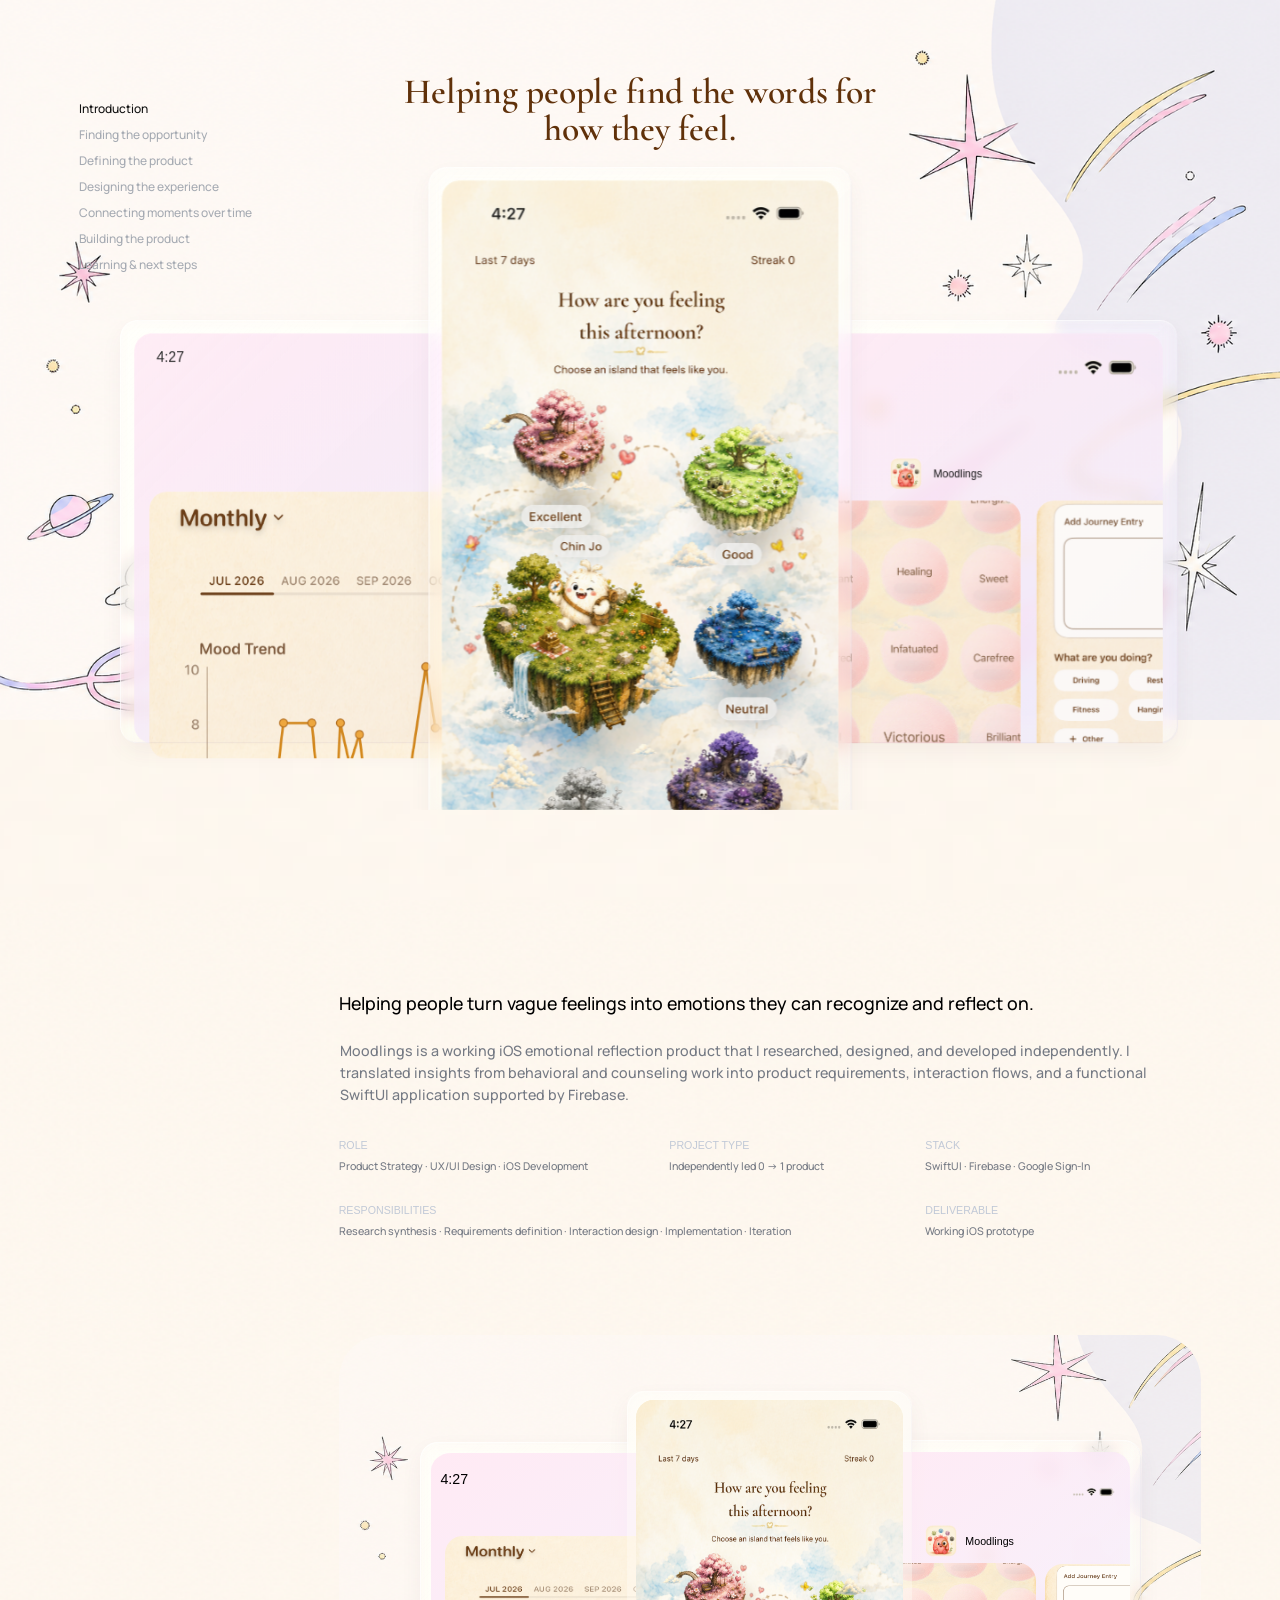
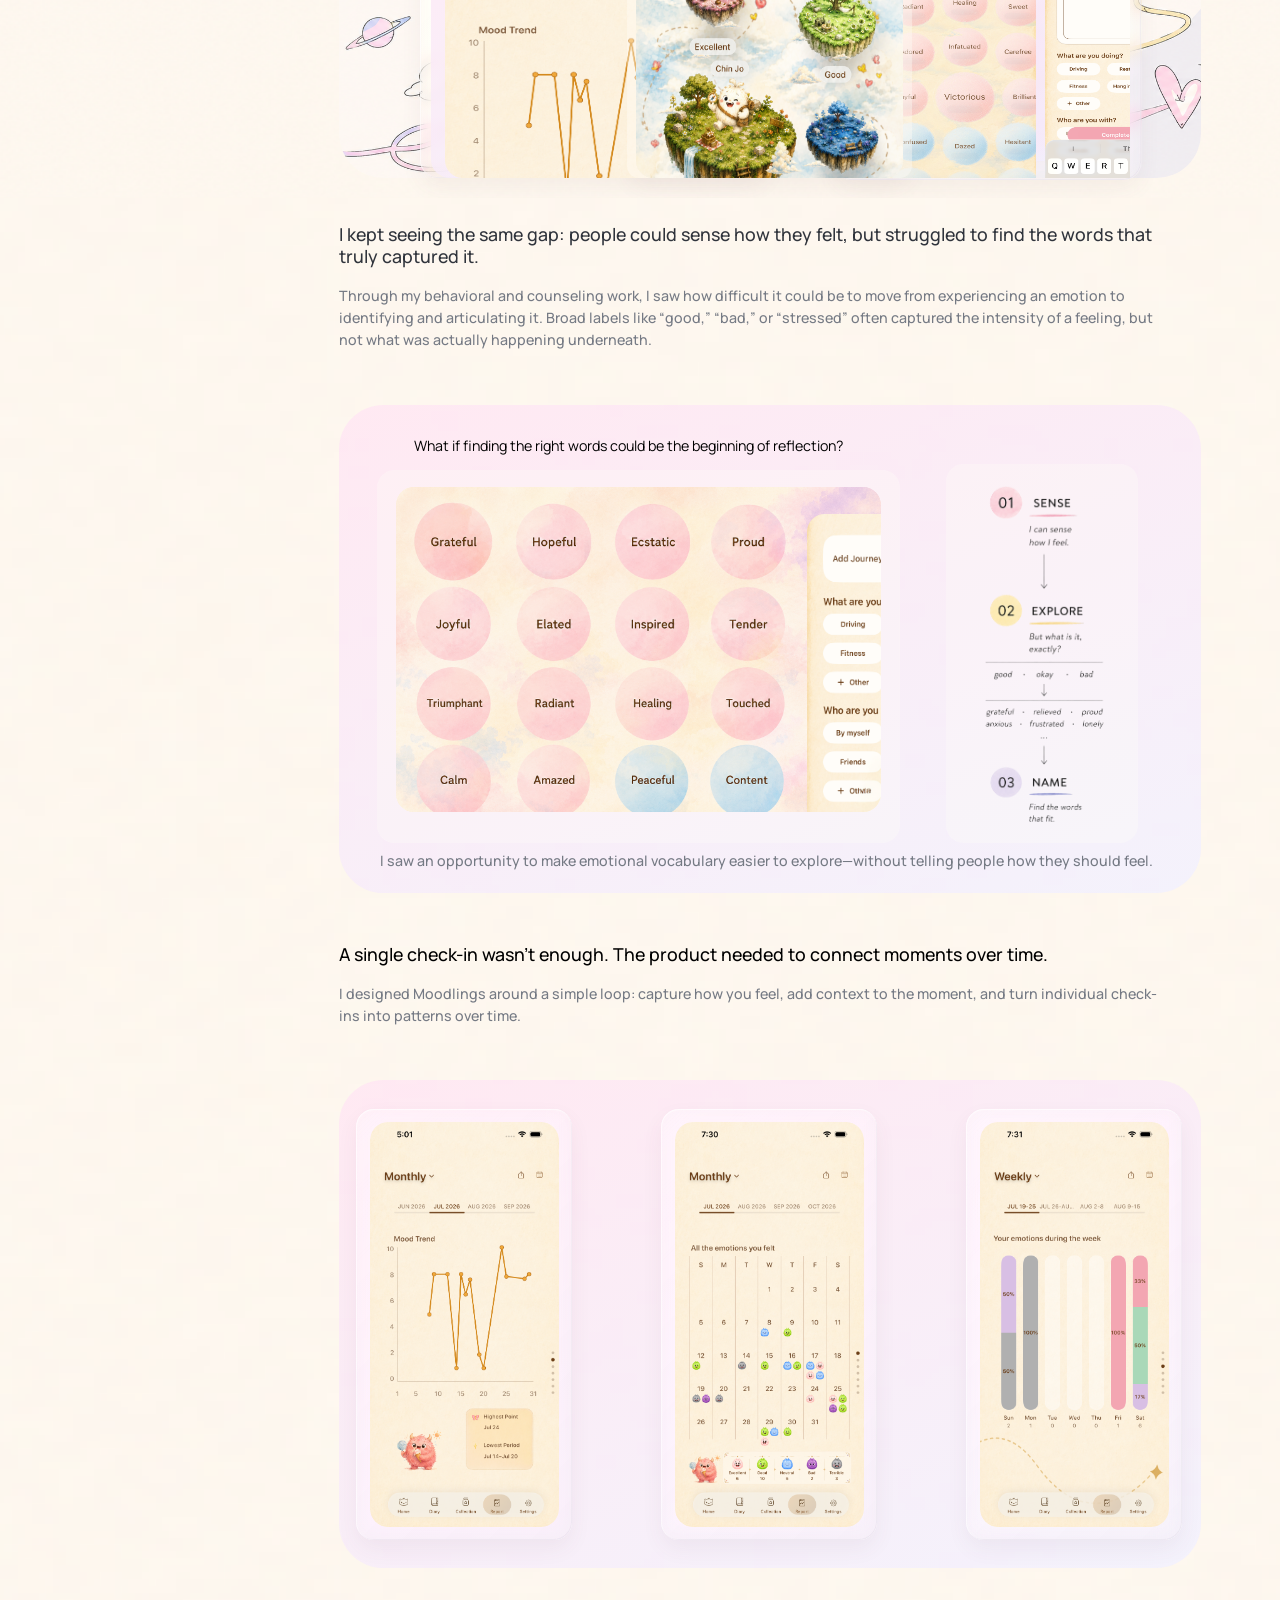
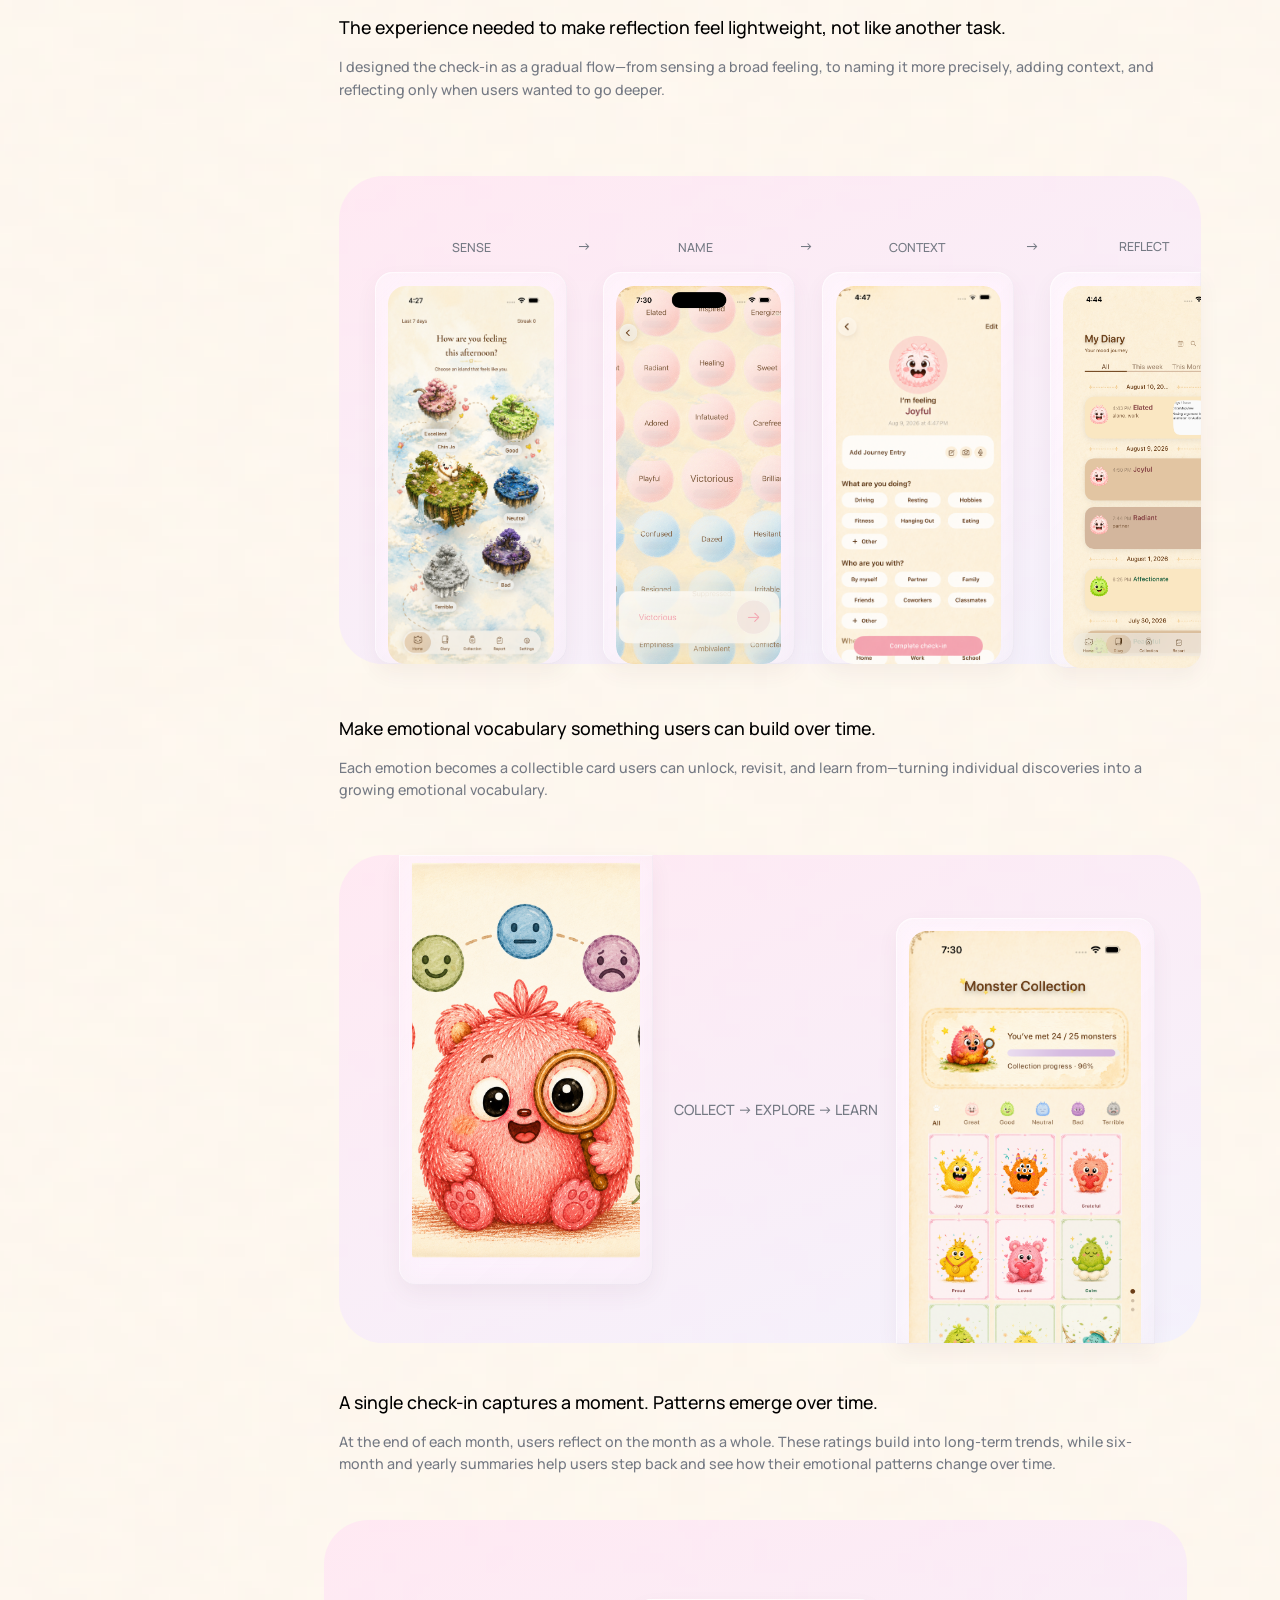
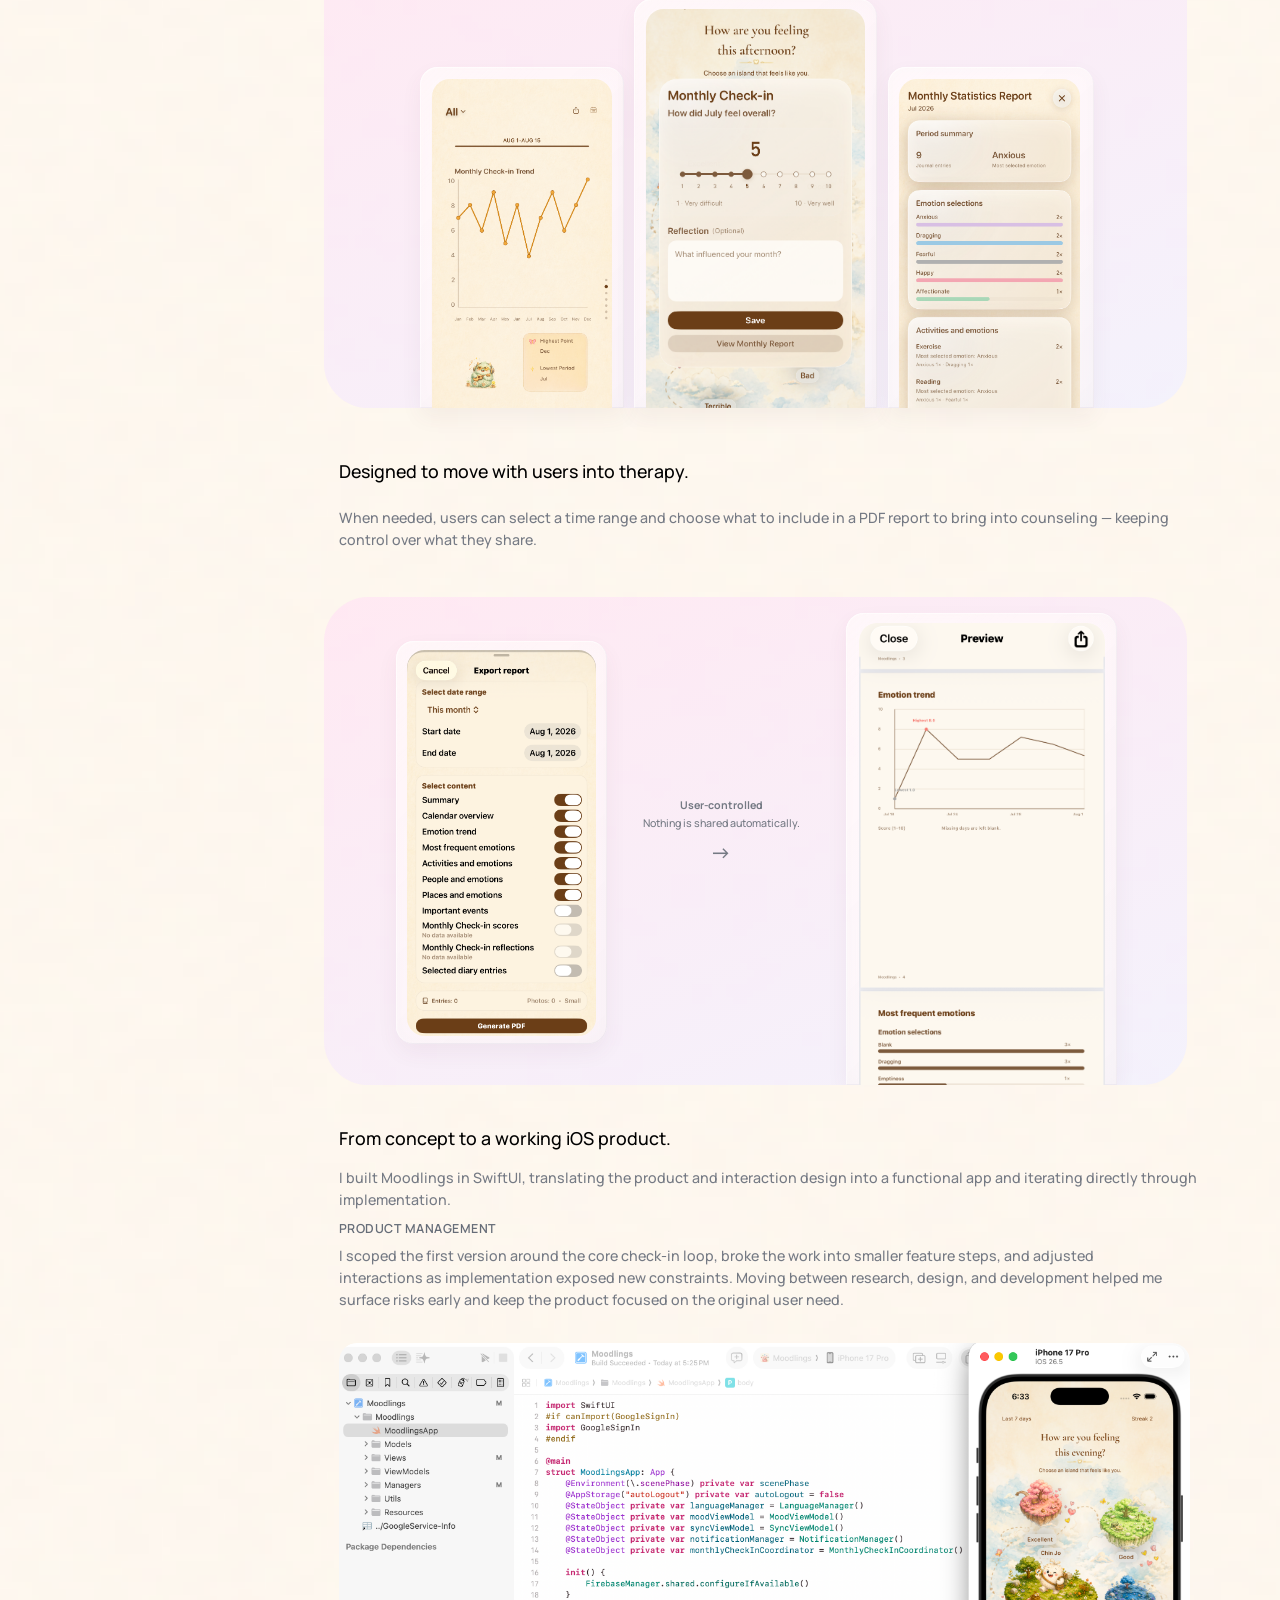
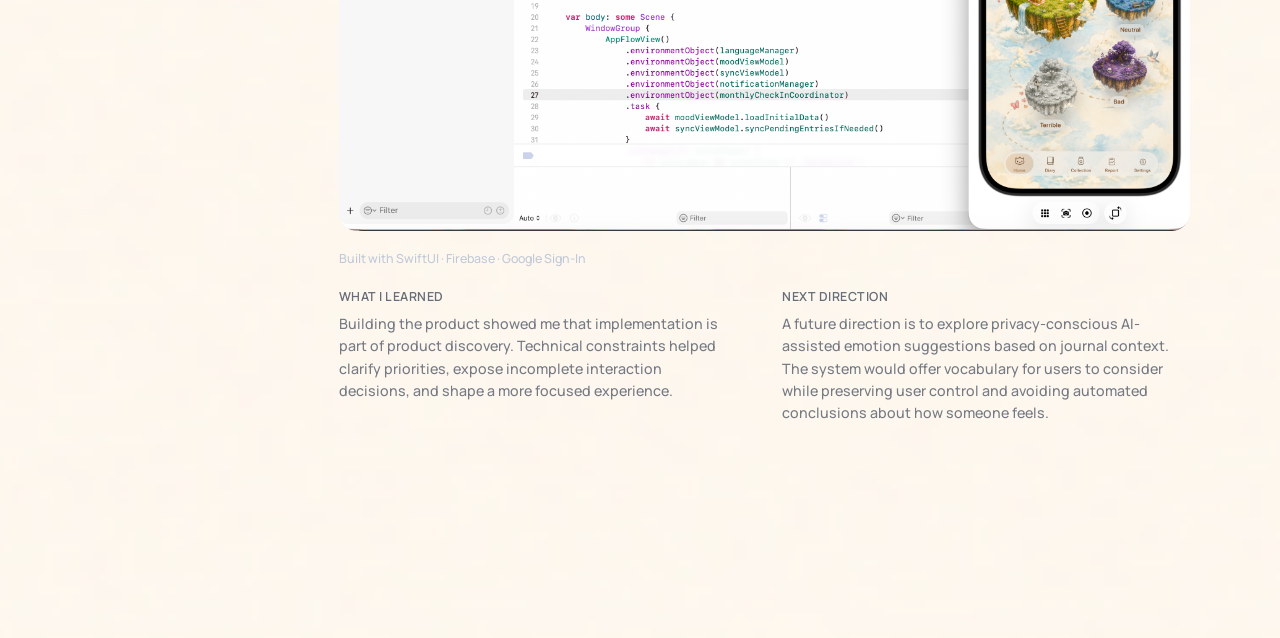
==== commit 4bbb2546: "Fix Moodlings cover clipping and spacing" ====
--- a/moodlings.html
+++ b/moodlings.html
@@ -7,7 +7,7 @@
   <link rel="preconnect" href="https://fonts.googleapis.com">
   <link rel="preconnect" href="https://fonts.gstatic.com" crossorigin>
   <link href="https://fonts.googleapis.com/css2?family=Cormorant+Garamond:wght@600&family=Manrope:wght@400;500;600&display=swap" rel="stylesheet">
-  <link rel="stylesheet" href="moodlings.css?v=20260823-v53">
+  <link rel="stylesheet" href="moodlings.css?v=20261019-coverclip">
 </head>
 <body class="moodlings-page">
   <aside class="mood-nav" aria-label="Moodlings case study navigation">
--- a/moodlings.css
+++ b/moodlings.css
@@ -184,6 +184,8 @@
     background:var(--paper);
     transform:translate3d(0,var(--cover-frame-y),0);
     clip-path:inset(0 0 var(--cover-cut) 0 round 0 0 var(--cover-radius) var(--cover-radius));
+    will-change:transform,clip-path;
+    backface-visibility:hidden;
   }
   .mood-hero .hero-state{position:absolute;inset:0;overflow:visible;transition:none}
   .hero-editable{
@@ -192,8 +194,7 @@
     left:50%;
     width:1440px;
     height:960px;
-    transform:translateX(-50%);
-    zoom:var(--cover-scale);
+    transform:translateX(-50%) scale(var(--cover-scale));
     transform-origin:top center;
     overflow:visible;
     background:var(--paper);
@@ -228,6 +229,8 @@
     box-shadow:none;
     transition:none;
     transform:translate3d(0,var(--cover-card-shift),0);
+    will-change:transform;
+    backface-visibility:hidden;
   }
   .hero-device-left{
     z-index:2;
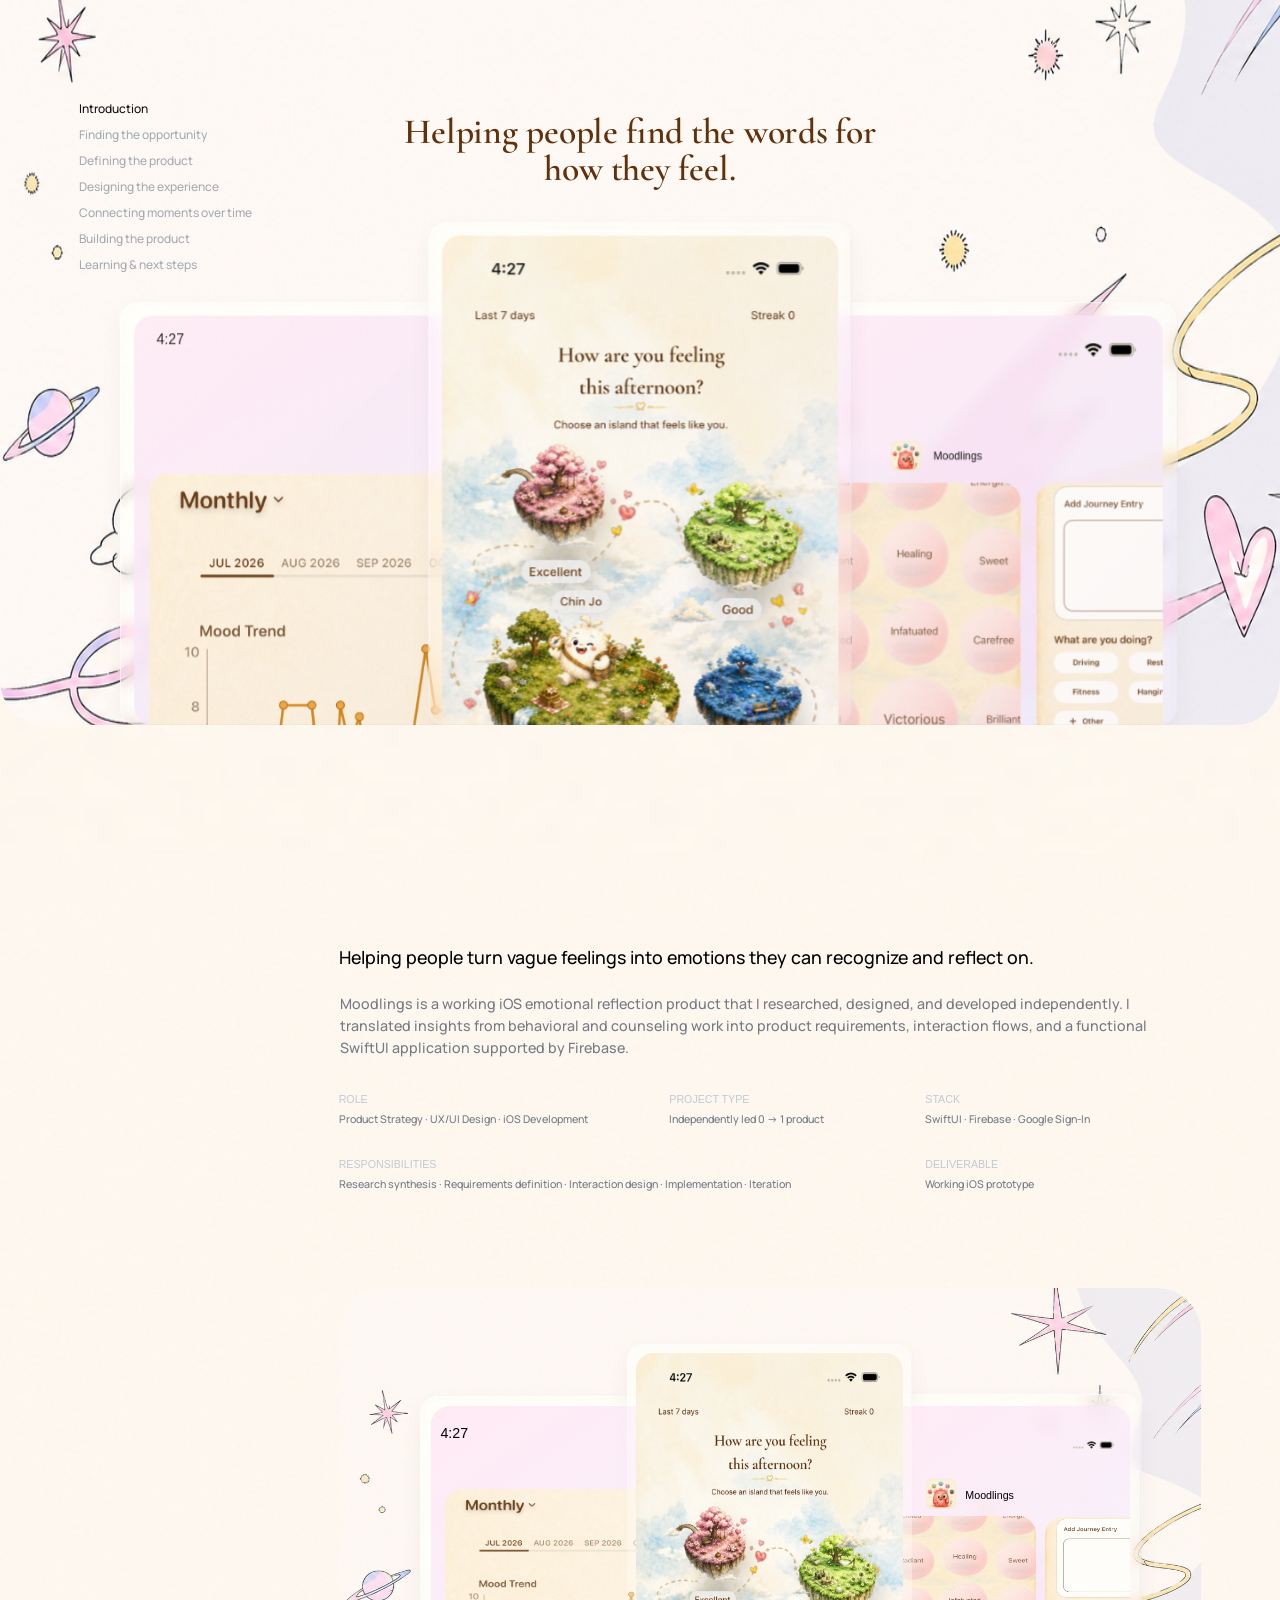
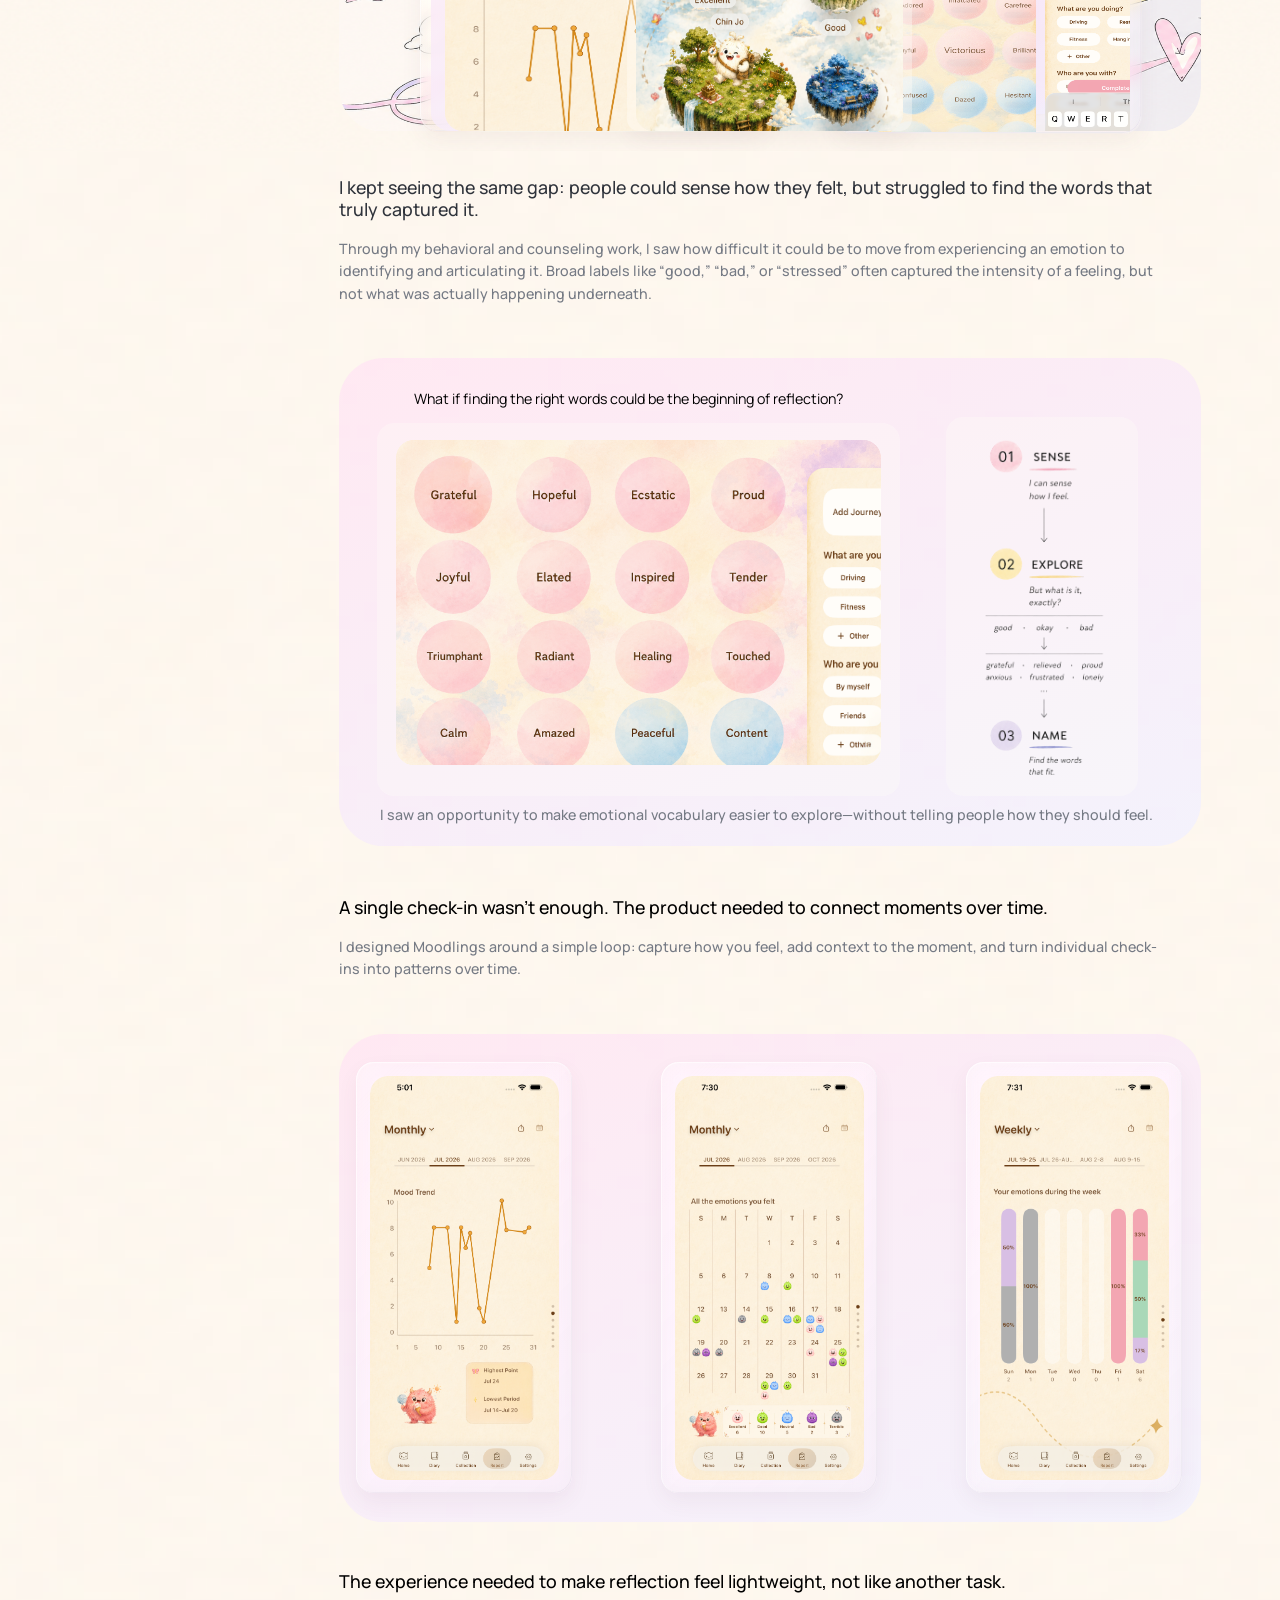
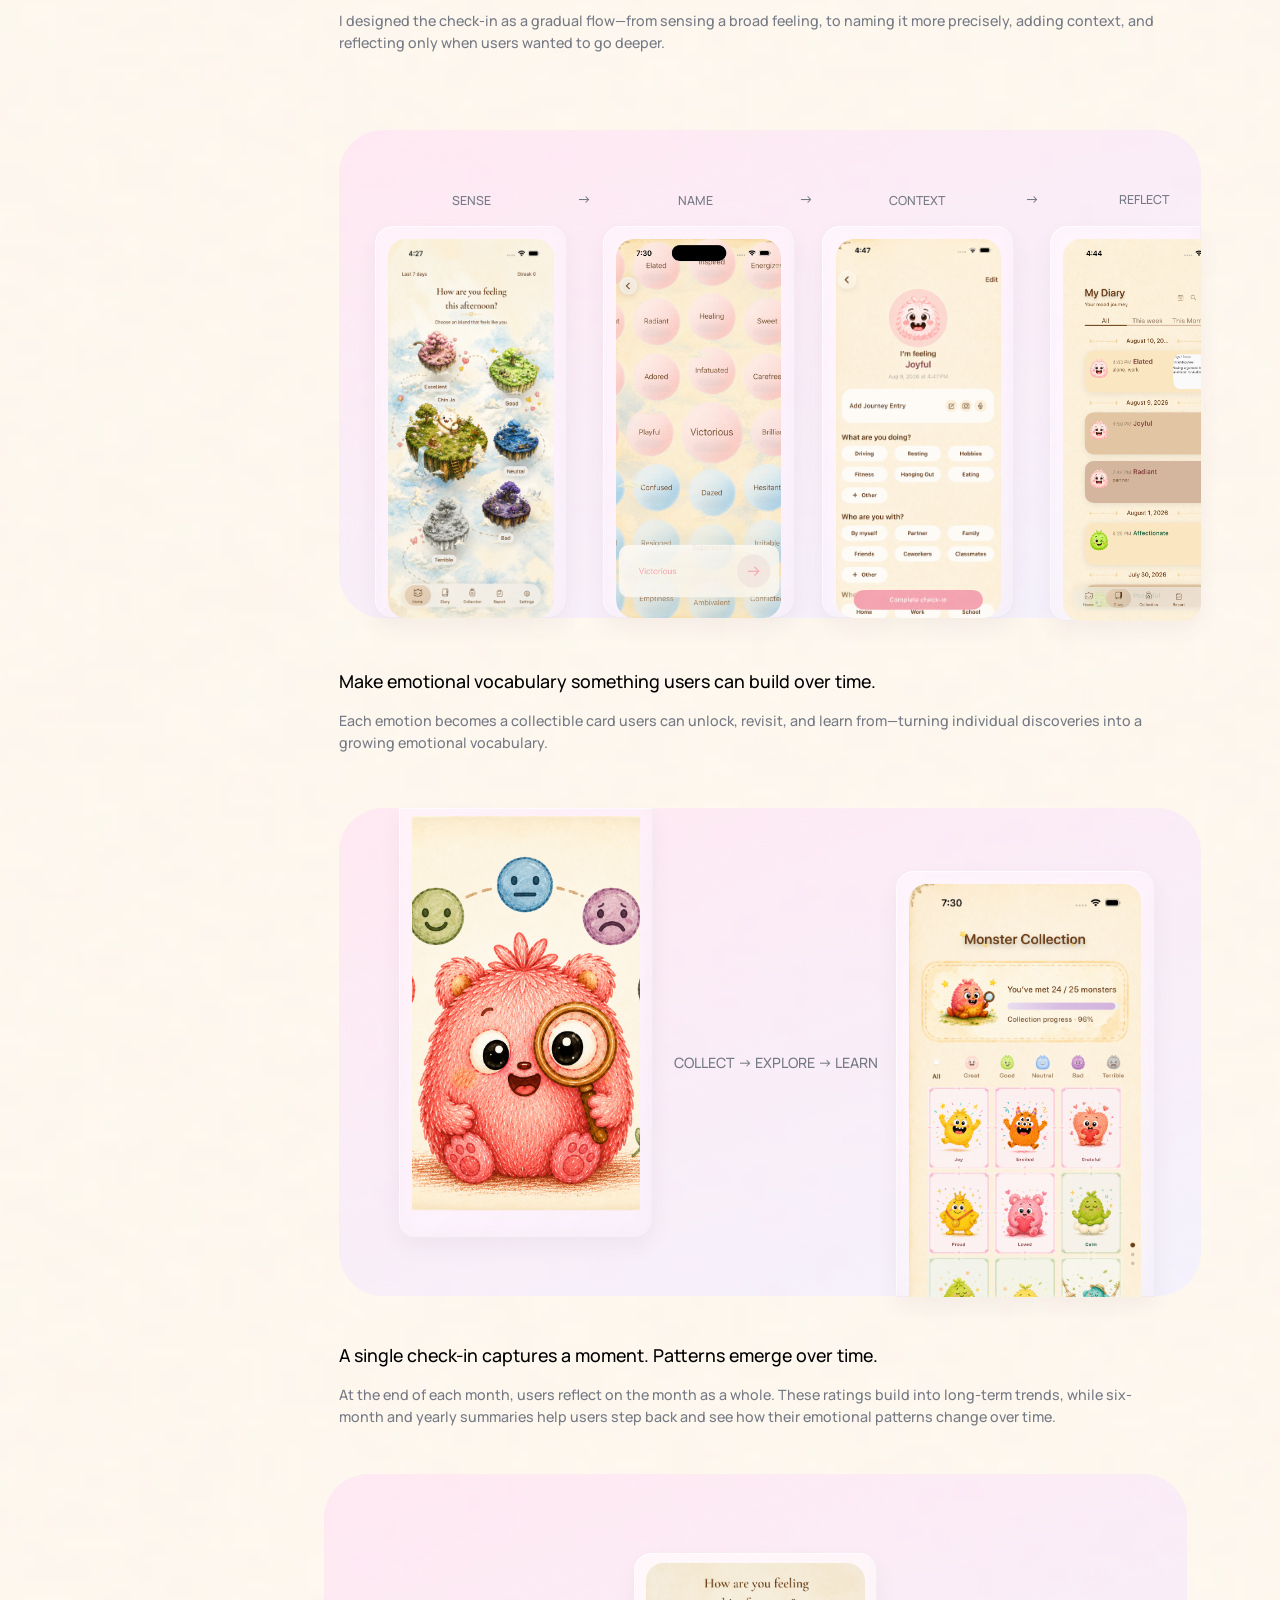
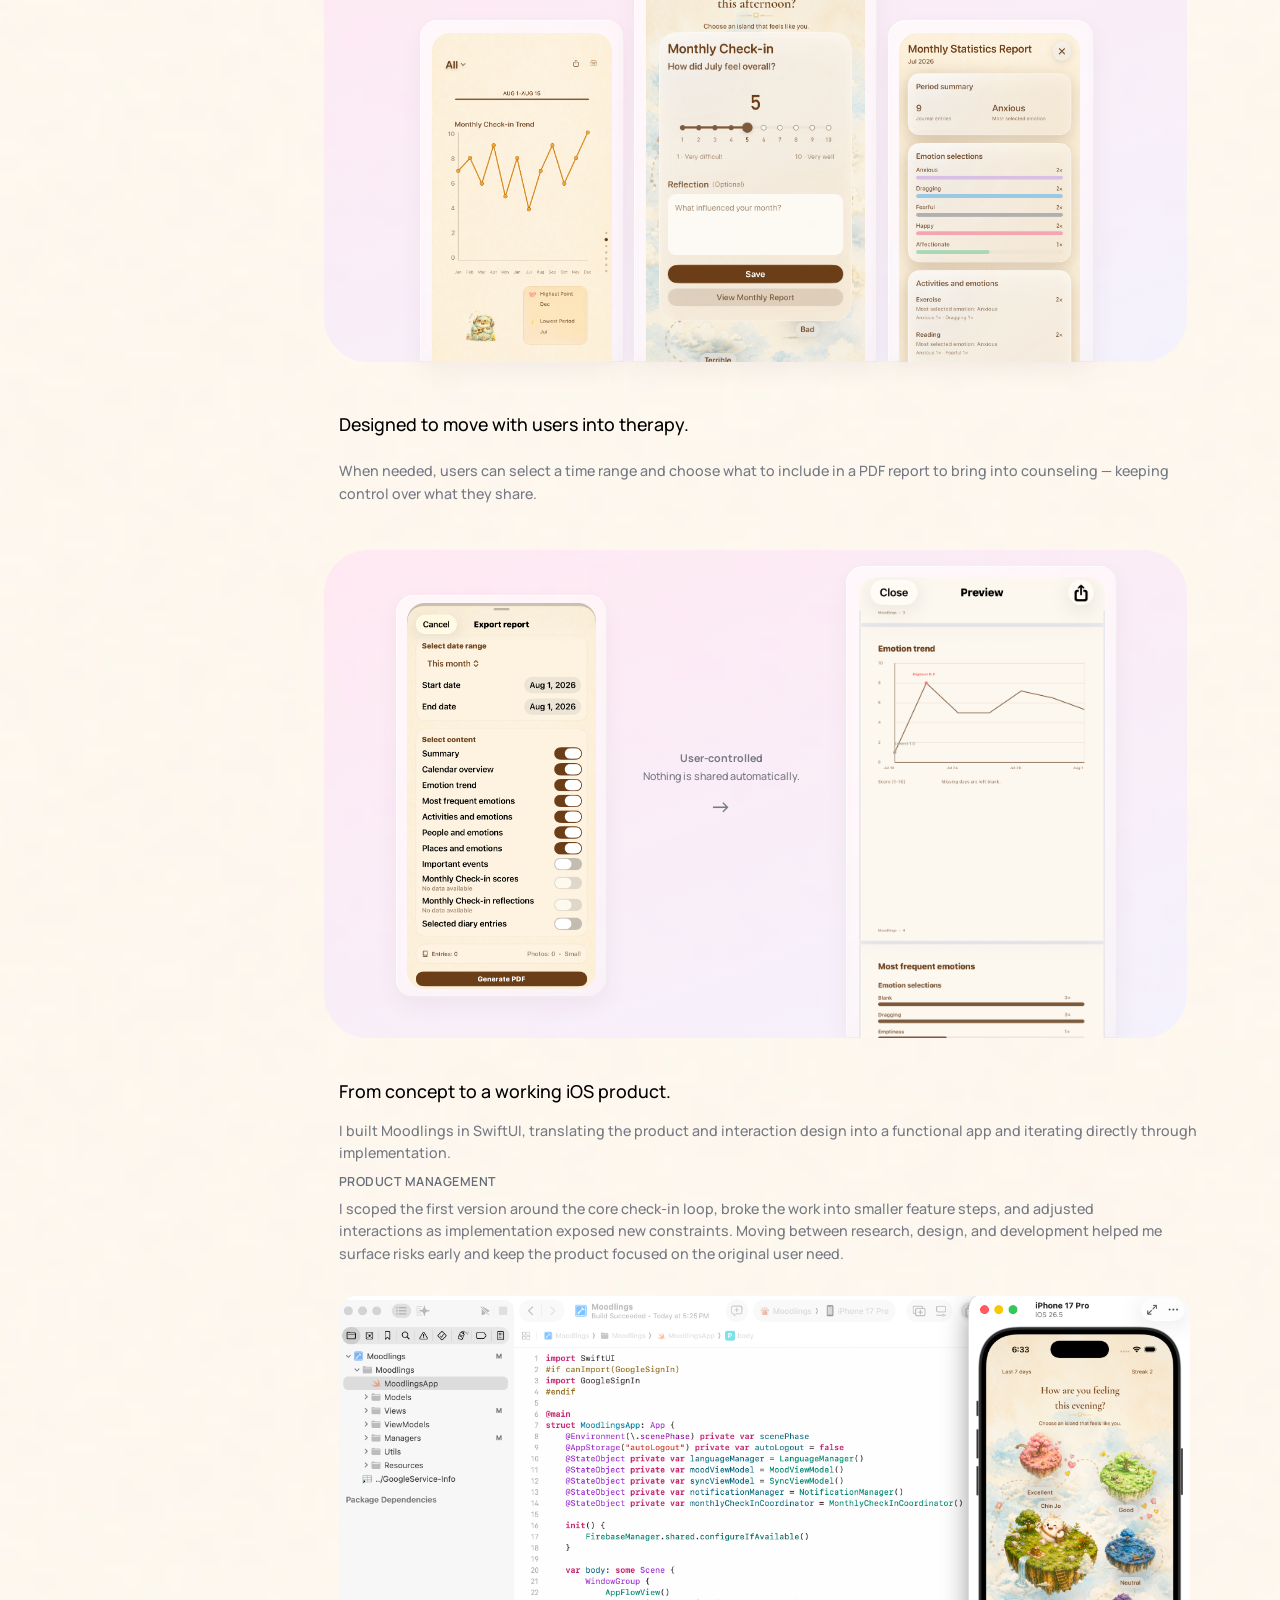
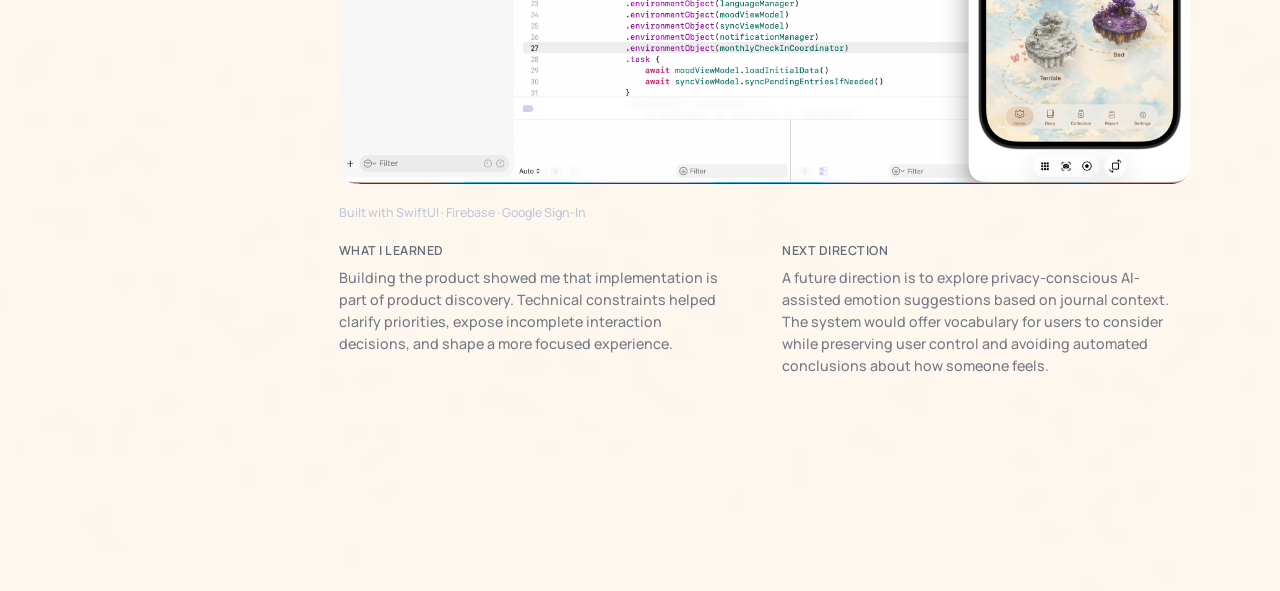
==== commit 216651b3: "Match Moodlings cover to Figma composition" ====
--- a/moodlings.html
+++ b/moodlings.html
@@ -7,7 +7,7 @@
   <link rel="preconnect" href="https://fonts.googleapis.com">
   <link rel="preconnect" href="https://fonts.gstatic.com" crossorigin>
   <link href="https://fonts.googleapis.com/css2?family=Cormorant+Garamond:wght@600&family=Manrope:wght@400;500;600&display=swap" rel="stylesheet">
-  <link rel="stylesheet" href="moodlings.css?v=20261019-coverclip">
+  <link rel="stylesheet" href="moodlings.css?v=20261019-figma-cover">
 </head>
 <body class="moodlings-page">
   <aside class="mood-nav" aria-label="Moodlings case study navigation">
@@ -244,6 +244,6 @@
       </div>
     </section>
   </main>
-  <script src="moodlings.js?v=20260823-v33"></script>
+  <script src="moodlings.js?v=20261019-figma-cover"></script>
 </body>
 </html>
--- a/moodlings.css
+++ b/moodlings.css
@@ -201,16 +201,16 @@
   }
   .hero-bg-layer{
     z-index:0;
-    inset:0 auto auto 0;
-    width:100%!important;
-    height:auto!important;
-    object-fit:contain!important;
+    inset:-450px auto auto -31px;
+    width:1613px!important;
+    height:1291px!important;
+    object-fit:fill!important;
     object-position:left top!important;
     image-rendering:-webkit-optimize-contrast;
   }
   .hero-editable-title{
     z-index:1;
-    top:var(--cover-title-y);
+    top:127px;
     left:50%;
     width:566px;
     transform:translateX(-50%);
@@ -235,23 +235,23 @@
   .hero-device-left{
     z-index:2;
     left:var(--cover-left-x);
-    top:360px;
+    top:340px;
     width:513px;
     height:476px;
   }
   .hero-device-right{
     z-index:2;
     left:var(--cover-right-x);
-    top:360px;
+    top:340px;
     width:513px;
     height:476px;
   }
   .hero-device-center{
     z-index:3;
     left:482px;
-    top:188px;
+    top:250px;
     width:476px;
-    height:985px;
+    height:566px;
   }
   .hero-glass-card{
     position:absolute;
